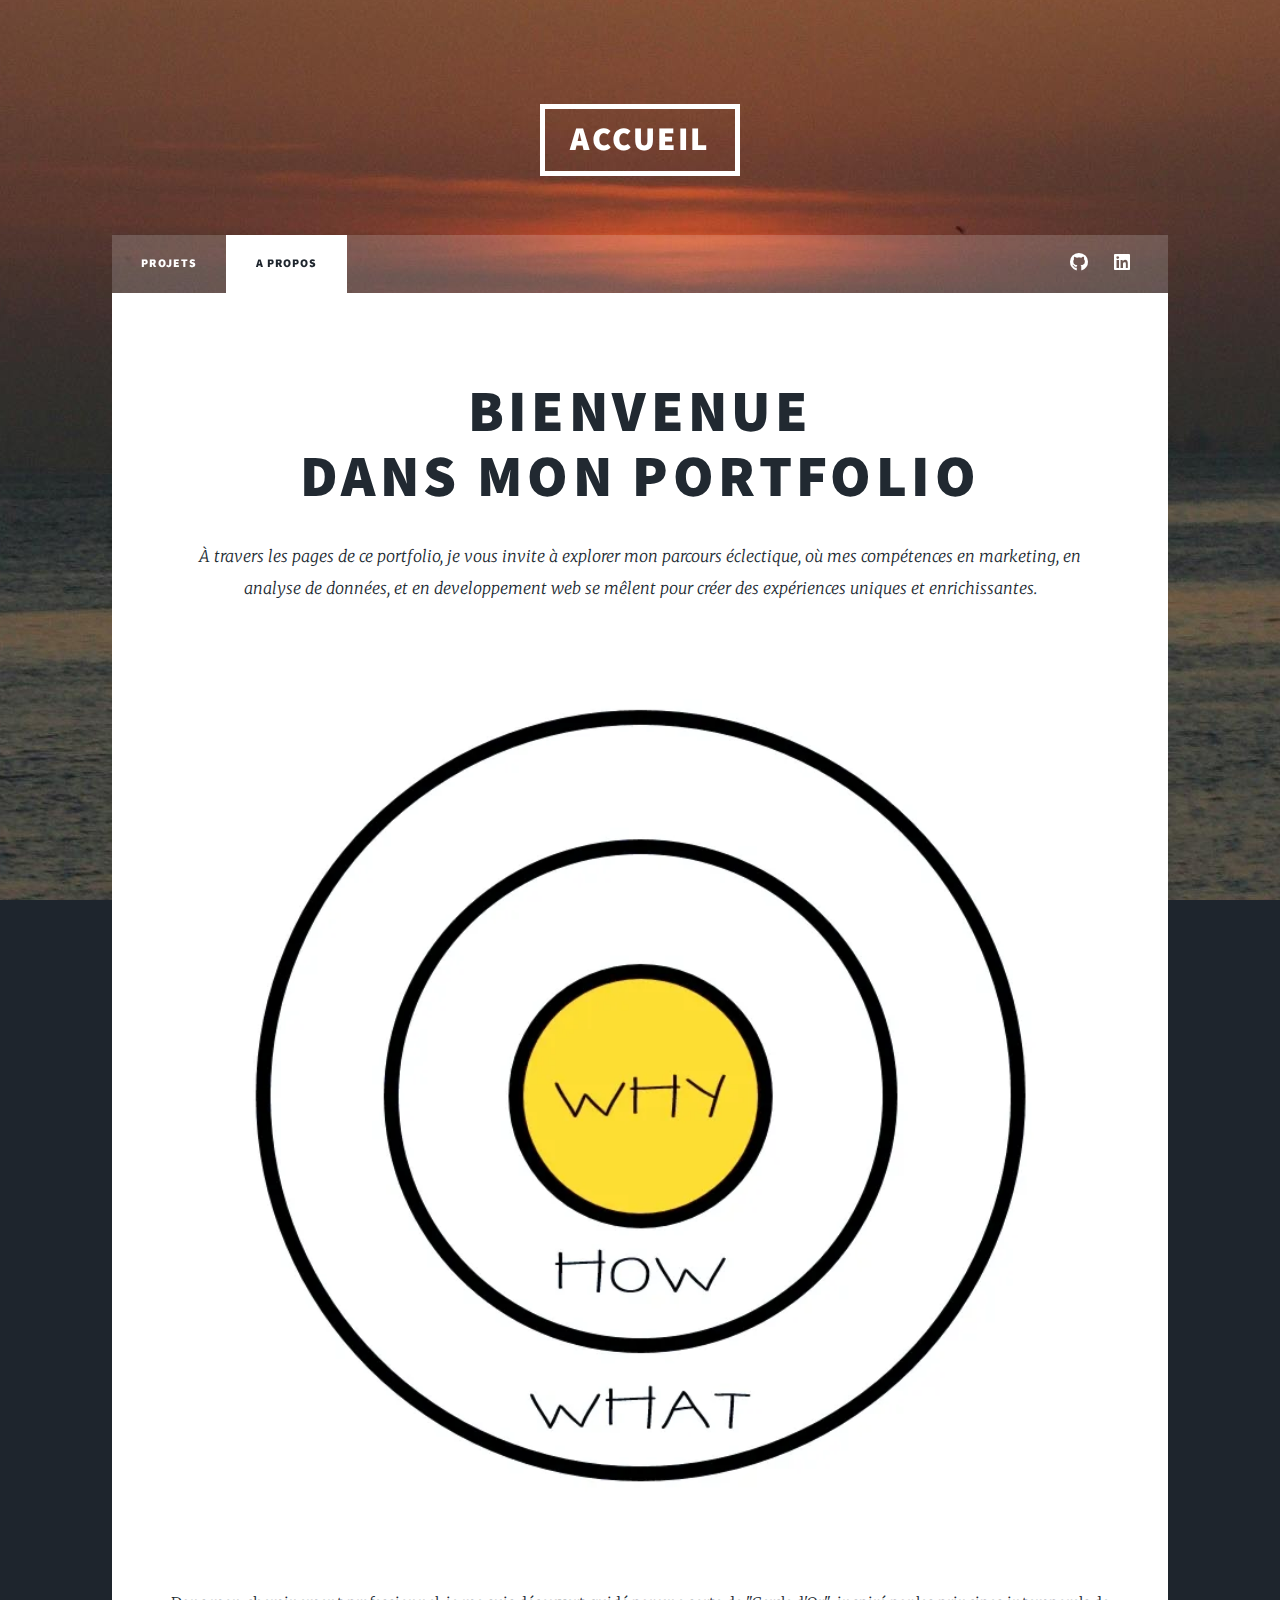
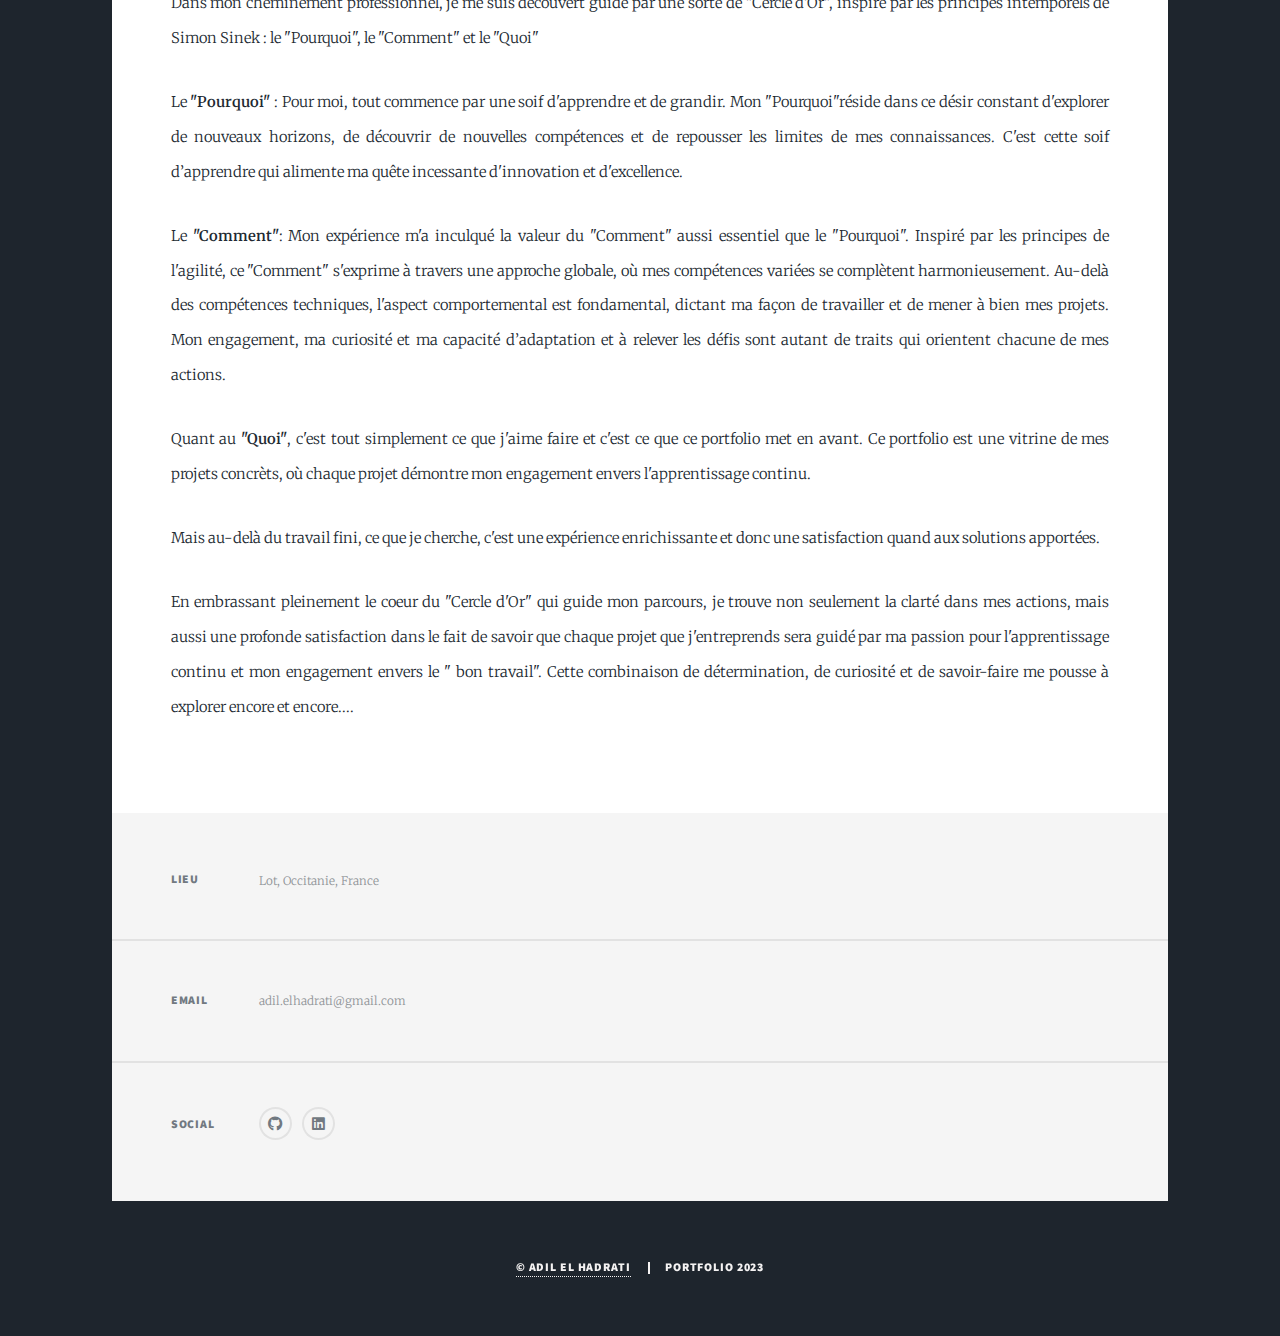
==== about.html @ fea28abd "Add files via upload" ====
<!DOCTYPE HTML>
<!--
	Portfolio Adil EL  HADRATI, curieux et autodidacte! 
-->
<html>
	<head>
		<title>A propos</title>
		<meta charset="utf-8" />
		<meta name="viewport" content="width=device-width, initial-scale=1, user-scalable=no" />
		<link rel="stylesheet" href="assets/css/main.css" />
		<noscript><link rel="stylesheet" href="assets/css/noscript.css" /></noscript>
	</head>
	<body class="is-preload">

		<!-- Wrapper -->
			<div id="wrapper">

				<!-- Header -->
					<header id="header">
						<a href="index.html" class="logo">Accueil</a>
					</header>

				<!-- Nav -->
					<nav id="nav">
						<ul class="links">
							<li><a href="index.html">Projets</a></li>
							<li class="active"><a href="about.html">A propos</a></li>
						</ul>
						<ul class="icons">
							<!-- <li><a href="#" class="icon brands fa-twitter"><span class="label">Twitter</span></a></li>
							<li><a href="#" class="icon brands fa-facebook-f"><span class="label">Facebook</span></a></li>
							<li><a href="#" class="icon brands fa-instagram"><span class="label">Instagram</span></a></li> -->
							<li><a href="https://github.com/AdilKet" class="icon brands fa-github" target="_blank"><span class="label">GitHub</span></a></li>
							<li><a href="https://www.linkedin.com/in/adil-elhad/" class="icon brands fa-linkedin"><span class="label">LinkedIn</span></a></li>
						</ul>
					</nav>

				<!-- Main -->
					<div id="main">

						<!-- Post -->
							<section class="post">
								<header class="major">
									<!-- <span class="date">Septembre 2023</span> -->
									<h1>Bienvenue<br />dans mon portfolio</h1> <!--ajouter un extrait du bilan de competence dans cette page-->
									<p>À travers les pages de ce portfolio, je vous invite à explorer mon parcours éclectique, 
									   où mes compétences en marketing, en analyse de données, 
									   et en developpement web se mêlent pour créer des expériences uniques et enrichissantes.
									</p>
								</header>
								<div class="image main"><img src="images/TheGoldenCircle.webp" alt="TheGoldenCircle" /></div>
								<!-- <P style="color:blue; font-size: 14px;"> Le cerle d'or de Simon Sinek</P> -->
								<p>Dans mon cheminement professionnel, je me suis découvert guidé par une sorte de "Cercle d'Or", inspiré par les principes intemporels de Simon Sinek : le "Pourquoi", le "Comment" et le "Quoi" </p>
								<p>Le <b>"Pourquoi"</b> : Pour moi, tout commence par une soif d'apprendre et de grandir. Mon "Pourquoi"réside dans ce désir constant d'explorer de nouveaux horizons, de découvrir de nouvelles compétences et de repousser les limites de mes connaissances. C'est cette soif d’apprendre qui alimente ma quête incessante d'innovation et d'excellence.</p>
							    <p>Le <b>"Comment"</b>: Mon expérience m'a inculqué la valeur du "Comment" aussi essentiel que le "Pourquoi". Inspiré par les principes de l'agilité, ce "Comment" s'exprime à travers une approche globale, où mes compétences variées se complètent harmonieusement. Au-delà des compétences techniques, l'aspect comportemental est fondamental, dictant ma façon de travailler et de mener à bien mes projets. Mon engagement, ma curiosité et ma capacité d’adaptation et à relever les défis sont autant de traits qui orientent chacune de mes actions.</p>
								<p>Quant au <b>"Quoi"</b>, c'est tout simplement ce que j'aime faire et c'est ce que ce portfolio met en avant. Ce portfolio est une vitrine de mes projets concrèts, où chaque projet démontre mon engagement envers l'apprentissage continu.</p>
								<p>Mais au-delà du travail fini, ce que je cherche, c'est une expérience enrichissante et donc une satisfaction quand aux solutions apportées.</p>
								<p>En embrassant pleinement le coeur du "Cercle d'Or" qui guide mon parcours, je trouve non seulement la clarté dans mes actions, mais aussi une profonde satisfaction dans le fait de savoir que chaque projet que j'entreprends sera guidé par ma passion pour l'apprentissage continu et mon engagement envers le " bon travail". Cette combinaison de détermination, de curiosité et de savoir-faire me pousse à explorer encore et encore....</p>
							</section>

					</div>

				<!-- Footer -->
					<footer id="footer">
						<!-- <section>
							<form method="post" action="#">
								<div class="fields">
									<div class="field">
										<label for="name">Name</label>
										<input type="text" name="name" id="name" />
									</div>
									<div class="field">
										<label for="email">Email</label>
										<input type="text" name="email" id="email" />
									</div>
									<div class="field">
										<label for="message">Message</label>
										<textarea name="message" id="message" rows="3"></textarea>
									</div>
								</div>
								<ul class="actions">
									<li><input type="submit" value="Send Message" /></li>
								</ul>
							</form>
						</section> -->
						<section class="split contact">
							<section class="alt">
								<h3>Lieu</h3>
								<p>Lot, Occitanie, France</p>
							</section>
							<!-- <section>
								<h3>Phone</h3>
								<p><a href="#">06</a></p>
							</section> -->
							<section>
								<h3>Email</h3>
								<p>adil.elhadrati@gmail.com</p> <!--href="mailto:adil.elhadrati@mail.com" -->
							</section>
							<section>
								<h3>Social</h3>
								<ul class="icons alt">
									<!-- <li><a href="#" class="icon brands alt fa-twitter"><span class="label">Twitter</span></a></li>
									<li><a href="#" class="icon brands alt fa-facebook-f"><span class="label">Facebook</span></a></li> -->
									<li><a href="https://github.com/AdilKet" class="icon brands fa-github" target="_blank"><span class="label">GitHub</span></a></li>
							        <li><a href="https://www.linkedin.com/in/adil-elhad/" class="icon brands fa-linkedin" target="_blank"><span class="label">LinkedIn</span></a></li>
								</ul>
							</section>
						</section>
						</section>
					</footer>

				<!-- Copyright -->
					<div id="copyright">
						<ul>
							<li><a href="https://www.linkedin.com/in/adil-elhad/">&copy; Adil EL HADRATI </a></li>
							<li>Portfolio 2023</li>
						</ul>
					</div>

			</div>

		<!-- Scripts -->
			<script src="assets/js/jquery.min.js"></script>
			<script src="assets/js/jquery.scrollex.min.js"></script>
			<script src="assets/js/jquery.scrolly.min.js"></script>
			<script src="assets/js/browser.min.js"></script>
			<script src="assets/js/breakpoints.min.js"></script>
			<script src="assets/js/util.js"></script>
			<script src="assets/js/main.js"></script>

	</body>
</html>
---- assets/css/main.css ----
@import url(fontawesome-all.min.css);
@import url("https://fonts.googleapis.com/css?family=Merriweather:300,700,300italic,700italic|Source+Sans+Pro:900");


html, body, div, span, applet, object,
iframe, h1, h2, h3, h4, h5, h6, p, blockquote,
pre, a, abbr, acronym, address, big, cite,
code, del, dfn, em, img, ins, kbd, q, s, samp,
small, strike, strong, sub, sup, tt, var, b,
u, i, center, dl, dt, dd, ol, ul, li, fieldset,
form, label, legend, table, caption, tbody,
tfoot, thead, tr, th, td, article, aside,
canvas, details, embed, figure, figcaption,
footer, header, hgroup, menu, nav, output, ruby,
section, summary, time, mark, audio, video {
	margin: 0;
	padding: 0;
	border: 0;
	font-size: 100%;
	font: inherit;
	vertical-align: baseline;}

article, aside, details, figcaption, figure,
footer, header, hgroup, menu, nav, section {
	display: block;}

body {
	line-height: 1;
}

ol, ul {
	list-style: none;
}

blockquote, q {
	quotes: none;
}

	blockquote:before, blockquote:after, q:before, q:after {
		content: '';
		content: none;
	}

table {
	border-collapse: collapse;
	border-spacing: 0;
}

body {
	-webkit-text-size-adjust: none;
}

mark {
	background-color: transparent;
	color: inherit;
}

input::-moz-focus-inner {
	border: 0;
	padding: 0;
}

input, select, textarea {
	-moz-appearance: none;
	-webkit-appearance: none;
	-ms-appearance: none;
	appearance: none;
}

/* Basic */

	@-ms-viewport {
		width: device-width;
	}

	body {
		-ms-overflow-style: scrollbar;
	}

	@media screen and (max-width: 480px) {

		html, body {
			min-width: 320px;
		}

	}

	html {
		box-sizing: border-box;
	}

	*, *:before, *:after {
		box-sizing: inherit;
	}

	body {
		background-color: #1e252d;
	}

		body.is-preload *, body.is-preload *:before, body.is-preload *:after {
			-moz-animation: none !important;
			-webkit-animation: none !important;
			-ms-animation: none !important;
			animation: none !important;
			-moz-transition: none !important;
			-webkit-transition: none !important;
			-ms-transition: none !important;
			transition: none !important;
		}

/* Type */

	html {
		font-size: 16pt;
	}

		@media screen and (max-width: 1680px) {

			html {
				font-size: 12pt;
			}

		}

		@media screen and (max-width: 1280px) {

			html {
				font-size: 11pt;
			}

		}

		@media screen and (max-width: 360px) {

			html {
				font-size: 10pt;
			}

		}

	body {
		color: #212931;
	}

	body, input, select, textarea {
		font-family: "Merriweather", Georgia, serif;
		font-weight: 300;
		font-size: 1rem;
		line-height: 2.375;
	}

	a {
		-moz-transition: color 0.2s ease-in-out, background-color 0.2s ease-in-out, border-color 0.2s ease-in-out, box-shadow 0.2s ease-in-out;
		-webkit-transition: color 0.2s ease-in-out, background-color 0.2s ease-in-out, border-color 0.2s ease-in-out, box-shadow 0.2s ease-in-out;
		-ms-transition: color 0.2s ease-in-out, background-color 0.2s ease-in-out, border-color 0.2s ease-in-out, box-shadow 0.2s ease-in-out;
		transition: color 0.2s ease-in-out, background-color 0.2s ease-in-out, border-color 0.2s ease-in-out, box-shadow 0.2s ease-in-out;
		border-bottom: dotted 1px;
		text-decoration: none;
	}

		a:hover {
			border-bottom-color: transparent;
		}

	strong, b {
		font-weight: 600;
	}

	em, i {
		font-style: italic;
	}

	p {
		text-align: justify;
		margin: 0 0 2rem 0;
	}

	h1, h2, h3, h4, h5, h6 {
		font-family: "Source Sans Pro", Helvetica, sans-serif;
		font-weight: 900;
		line-height: 1.5;
		letter-spacing: 0.075em;
		text-transform: uppercase;
		margin: 0 0 1rem 0;
	}

		h1 a, h2 a, h3 a, h4 a, h5 a, h6 a {
			border-bottom: 0;
			color: inherit;
			text-decoration: none;
		}

	h1 {
		font-size: 4rem;
		line-height: 1.1;
		margin: 0 0 2rem 0;
	}

	h2 {
		font-size: 1.75rem;
		line-height: 1.3;
		margin: 0 0 1.5rem 0;
	}

	h3 {
		font-size: 1.25rem;
		margin: 0 0 1.5rem 0;
	}

	h4 {
		font-size: 1rem;
	}

	h5 {
		font-size: 0.9rem;
	}

	h6 {
		font-size: 0.8rem;
	}

	sub {
		font-size: 0.8rem;
		position: relative;
		top: 0.5rem;
	}

	sup {
		font-size: 0.8rem;
		position: relative;
		top: -0.5rem;
	}

	blockquote {
		border-left: solid 4px;
		font-style: italic;
		margin: 0 0 2rem 0;
		padding: 0.5rem 0 0.5rem 2rem;
	}

	code {
		border: solid 2px;
		font-family: "Courier New", monospace;
		font-size: 0.9rem;
		margin: 0 0.25rem;
		padding: 0.25rem 0.65rem;
	}

	pre {
		-webkit-overflow-scrolling: touch;
		font-family: "Courier New", monospace;
		font-size: 0.9rem;
		margin: 0 0 2rem 0;
	}

		pre code {
			display: block;
			line-height: 1.75;
			padding: 1rem 1.5rem;
			overflow-x: auto;
		}

	hr {
		border: 0;
		border-bottom: solid 2px;
		margin: 3rem 0;
	}

		hr.major {
			margin: 5rem 0;
		}

	.align-left {
		text-align: left;
	}

	.align-center {
		text-align: center;
	}

	.align-right {
		text-align: right;
	}

	input, select, textarea {
		color: #212931;
	}

	a {
		color: #212931;
		border-bottom-color: rgba(33, 41, 49, 0.5);
	}

		a:hover {
			border-bottom-color: transparent;
			color: #18bfef !important;
		}

	strong, b {
		color: #212931;
	}

	h1, h2, h3, h4, h5, h6 {
		color: #212931;
	}

	blockquote {
		border-left-color: #eeeeee;
	}

	code {
		background: rgba(220, 220, 220, 0.25);
		border-color: #eeeeee;
	}

	hr {
		border-bottom-color: #eeeeee;
	}

/* Row */

	.row {
		display: flex;
		flex-wrap: wrap;
		box-sizing: border-box;
		align-items: stretch;
	}

		.row > * {
			box-sizing: border-box;
		}

		.row.gtr-uniform > * > :last-child {
			margin-bottom: 0;
		}

		.row.aln-left {
			justify-content: flex-start;
		}

		.row.aln-center {
			justify-content: center;
		}

		.row.aln-right {
			justify-content: flex-end;
		}

		.row.aln-top {
			align-items: flex-start;
		}

		.row.aln-middle {
			align-items: center;
		}

		.row.aln-bottom {
			align-items: flex-end;
		}

		.row > .imp {
			order: -1;
		}

		.row > .col-1 {
			width: 8.33333%;
		}

		.row > .off-1 {
			margin-left: 8.33333%;
		}

		.row > .col-2 {
			width: 16.66667%;
		}

		.row > .off-2 {
			margin-left: 16.66667%;
		}

		.row > .col-3 {
			width: 25%;
		}

		.row > .off-3 {
			margin-left: 25%;
		}

		.row > .col-4 {
			width: 33.33333%;
		}

		.row > .off-4 {
			margin-left: 33.33333%;
		}

		.row > .col-5 {
			width: 41.66667%;
		}

		.row > .off-5 {
			margin-left: 41.66667%;
		}

		.row > .col-6 {
			width: 50%;
		}

		.row > .off-6 {
			margin-left: 50%;
		}

		.row > .col-7 {
			width: 58.33333%;
		}

		.row > .off-7 {
			margin-left: 58.33333%;
		}

		.row > .col-8 {
			width: 66.66667%;
		}

		.row > .off-8 {
			margin-left: 66.66667%;
		}

		.row > .col-9 {
			width: 75%;
		}

		.row > .off-9 {
			margin-left: 75%;
		}

		.row > .col-10 {
			width: 83.33333%;
		}

		.row > .off-10 {
			margin-left: 83.33333%;
		}

		.row > .col-11 {
			width: 91.66667%;
		}

		.row > .off-11 {
			margin-left: 91.66667%;
		}

		.row > .col-12 {
			width: 100%;
		}

		.row > .off-12 {
			margin-left: 100%;
		}

		.row.gtr-0 {
			margin-top: 0;
			margin-left: 0rem;
		}

			.row.gtr-0 > * {
				padding: 0 0 0 0rem;
			}

			.row.gtr-0.gtr-uniform {
				margin-top: 0rem;
			}

				.row.gtr-0.gtr-uniform > * {
					padding-top: 0rem;
				}

		.row.gtr-25 {
			margin-top: 0;
			margin-left: -0.375rem;
		}

			.row.gtr-25 > * {
				padding: 0 0 0 0.375rem;
			}

			.row.gtr-25.gtr-uniform {
				margin-top: -0.375rem;
			}

				.row.gtr-25.gtr-uniform > * {
					padding-top: 0.375rem;
				}

		.row.gtr-50 {
			margin-top: 0;
			margin-left: -0.75rem;
		}

			.row.gtr-50 > * {
				padding: 0 0 0 0.75rem;
			}

			.row.gtr-50.gtr-uniform {
				margin-top: -0.75rem;
			}

				.row.gtr-50.gtr-uniform > * {
					padding-top: 0.75rem;
				}

		.row {
			margin-top: 0;
			margin-left: -1.5rem;
		}

			.row > * {
				padding: 0 0 0 1.5rem;
			}

			.row.gtr-uniform {
				margin-top: -1.5rem;
			}

				.row.gtr-uniform > * {
					padding-top: 1.5rem;
				}

		.row.gtr-150 {
			margin-top: 0;
			margin-left: -2.25rem;
		}

			.row.gtr-150 > * {
				padding: 0 0 0 2.25rem;
			}

			.row.gtr-150.gtr-uniform {
				margin-top: -2.25rem;
			}

				.row.gtr-150.gtr-uniform > * {
					padding-top: 2.25rem;
				}

		.row.gtr-200 {
			margin-top: 0;
			margin-left: -3rem;
		}

			.row.gtr-200 > * {
				padding: 0 0 0 3rem;
			}

			.row.gtr-200.gtr-uniform {
				margin-top: -3rem;
			}

				.row.gtr-200.gtr-uniform > * {
					padding-top: 3rem;
				}

		@media screen and (max-width: 1680px) {

			.row {
				display: flex;
				flex-wrap: wrap;
				box-sizing: border-box;
				align-items: stretch;
			}

				.row > * {
					box-sizing: border-box;
				}

				.row.gtr-uniform > * > :last-child {
					margin-bottom: 0;
				}

				.row.aln-left {
					justify-content: flex-start;
				}

				.row.aln-center {
					justify-content: center;
				}

				.row.aln-right {
					justify-content: flex-end;
				}

				.row.aln-top {
					align-items: flex-start;
				}

				.row.aln-middle {
					align-items: center;
				}

				.row.aln-bottom {
					align-items: flex-end;
				}

				.row > .imp-xlarge {
					order: -1;
				}

				.row > .col-1-xlarge {
					width: 8.33333%;
				}

				.row > .off-1-xlarge {
					margin-left: 8.33333%;
				}

				.row > .col-2-xlarge {
					width: 16.66667%;
				}

				.row > .off-2-xlarge {
					margin-left: 16.66667%;
				}

				.row > .col-3-xlarge {
					width: 25%;
				}

				.row > .off-3-xlarge {
					margin-left: 25%;
				}

				.row > .col-4-xlarge {
					width: 33.33333%;
				}

				.row > .off-4-xlarge {
					margin-left: 33.33333%;
				}

				.row > .col-5-xlarge {
					width: 41.66667%;
				}

				.row > .off-5-xlarge {
					margin-left: 41.66667%;
				}

				.row > .col-6-xlarge {
					width: 50%;
				}

				.row > .off-6-xlarge {
					margin-left: 50%;
				}

				.row > .col-7-xlarge {
					width: 58.33333%;
				}

				.row > .off-7-xlarge {
					margin-left: 58.33333%;
				}

				.row > .col-8-xlarge {
					width: 66.66667%;
				}

				.row > .off-8-xlarge {
					margin-left: 66.66667%;
				}

				.row > .col-9-xlarge {
					width: 75%;
				}

				.row > .off-9-xlarge {
					margin-left: 75%;
				}

				.row > .col-10-xlarge {
					width: 83.33333%;
				}

				.row > .off-10-xlarge {
					margin-left: 83.33333%;
				}

				.row > .col-11-xlarge {
					width: 91.66667%;
				}

				.row > .off-11-xlarge {
					margin-left: 91.66667%;
				}

				.row > .col-12-xlarge {
					width: 100%;
				}

				.row > .off-12-xlarge {
					margin-left: 100%;
				}

				.row.gtr-0 {
					margin-top: 0;
					margin-left: 0rem;
				}

					.row.gtr-0 > * {
						padding: 0 0 0 0rem;
					}

					.row.gtr-0.gtr-uniform {
						margin-top: 0rem;
					}

						.row.gtr-0.gtr-uniform > * {
							padding-top: 0rem;
						}

				.row.gtr-25 {
					margin-top: 0;
					margin-left: -0.375rem;
				}

					.row.gtr-25 > * {
						padding: 0 0 0 0.375rem;
					}

					.row.gtr-25.gtr-uniform {
						margin-top: -0.375rem;
					}

						.row.gtr-25.gtr-uniform > * {
							padding-top: 0.375rem;
						}

				.row.gtr-50 {
					margin-top: 0;
					margin-left: -0.75rem;
				}

					.row.gtr-50 > * {
						padding: 0 0 0 0.75rem;
					}

					.row.gtr-50.gtr-uniform {
						margin-top: -0.75rem;
					}

						.row.gtr-50.gtr-uniform > * {
							padding-top: 0.75rem;
						}

				.row {
					margin-top: 0;
					margin-left: -1.5rem;
				}

					.row > * {
						padding: 0 0 0 1.5rem;
					}

					.row.gtr-uniform {
						margin-top: -1.5rem;
					}

						.row.gtr-uniform > * {
							padding-top: 1.5rem;
						}

				.row.gtr-150 {
					margin-top: 0;
					margin-left: -2.25rem;
				}

					.row.gtr-150 > * {
						padding: 0 0 0 2.25rem;
					}

					.row.gtr-150.gtr-uniform {
						margin-top: -2.25rem;
					}

						.row.gtr-150.gtr-uniform > * {
							padding-top: 2.25rem;
						}

				.row.gtr-200 {
					margin-top: 0;
					margin-left: -3rem;
				}

					.row.gtr-200 > * {
						padding: 0 0 0 3rem;
					}

					.row.gtr-200.gtr-uniform {
						margin-top: -3rem;
					}

						.row.gtr-200.gtr-uniform > * {
							padding-top: 3rem;
						}

		}

		@media screen and (max-width: 1280px) {

			.row {
				display: flex;
				flex-wrap: wrap;
				box-sizing: border-box;
				align-items: stretch;
			}

				.row > * {
					box-sizing: border-box;
				}

				.row.gtr-uniform > * > :last-child {
					margin-bottom: 0;
				}

				.row.aln-left {
					justify-content: flex-start;
				}

				.row.aln-center {
					justify-content: center;
				}

				.row.aln-right {
					justify-content: flex-end;
				}

				.row.aln-top {
					align-items: flex-start;
				}

				.row.aln-middle {
					align-items: center;
				}

				.row.aln-bottom {
					align-items: flex-end;
				}

				.row > .imp-large {
					order: -1;
				}

				.row > .col-1-large {
					width: 8.33333%;
				}

				.row > .off-1-large {
					margin-left: 8.33333%;
				}

				.row > .col-2-large {
					width: 16.66667%;
				}

				.row > .off-2-large {
					margin-left: 16.66667%;
				}

				.row > .col-3-large {
					width: 25%;
				}

				.row > .off-3-large {
					margin-left: 25%;
				}

				.row > .col-4-large {
					width: 33.33333%;
				}

				.row > .off-4-large {
					margin-left: 33.33333%;
				}

				.row > .col-5-large {
					width: 41.66667%;
				}

				.row > .off-5-large {
					margin-left: 41.66667%;
				}

				.row > .col-6-large {
					width: 50%;
				}

				.row > .off-6-large {
					margin-left: 50%;
				}

				.row > .col-7-large {
					width: 58.33333%;
				}

				.row > .off-7-large {
					margin-left: 58.33333%;
				}

				.row > .col-8-large {
					width: 66.66667%;
				}

				.row > .off-8-large {
					margin-left: 66.66667%;
				}

				.row > .col-9-large {
					width: 75%;
				}

				.row > .off-9-large {
					margin-left: 75%;
				}

				.row > .col-10-large {
					width: 83.33333%;
				}

				.row > .off-10-large {
					margin-left: 83.33333%;
				}

				.row > .col-11-large {
					width: 91.66667%;
				}

				.row > .off-11-large {
					margin-left: 91.66667%;
				}

				.row > .col-12-large {
					width: 100%;
				}

				.row > .off-12-large {
					margin-left: 100%;
				}

				.row.gtr-0 {
					margin-top: 0;
					margin-left: 0rem;
				}

					.row.gtr-0 > * {
						padding: 0 0 0 0rem;
					}

					.row.gtr-0.gtr-uniform {
						margin-top: 0rem;
					}

						.row.gtr-0.gtr-uniform > * {
							padding-top: 0rem;
						}

				.row.gtr-25 {
					margin-top: 0;
					margin-left: -0.375rem;
				}

					.row.gtr-25 > * {
						padding: 0 0 0 0.375rem;
					}

					.row.gtr-25.gtr-uniform {
						margin-top: -0.375rem;
					}

						.row.gtr-25.gtr-uniform > * {
							padding-top: 0.375rem;
						}

				.row.gtr-50 {
					margin-top: 0;
					margin-left: -0.75rem;
				}

					.row.gtr-50 > * {
						padding: 0 0 0 0.75rem;
					}

					.row.gtr-50.gtr-uniform {
						margin-top: -0.75rem;
					}

						.row.gtr-50.gtr-uniform > * {
							padding-top: 0.75rem;
						}

				.row {
					margin-top: 0;
					margin-left: -1.5rem;
				}

					.row > * {
						padding: 0 0 0 1.5rem;
					}

					.row.gtr-uniform {
						margin-top: -1.5rem;
					}

						.row.gtr-uniform > * {
							padding-top: 1.5rem;
						}

				.row.gtr-150 {
					margin-top: 0;
					margin-left: -2.25rem;
				}

					.row.gtr-150 > * {
						padding: 0 0 0 2.25rem;
					}

					.row.gtr-150.gtr-uniform {
						margin-top: -2.25rem;
					}

						.row.gtr-150.gtr-uniform > * {
							padding-top: 2.25rem;
						}

				.row.gtr-200 {
					margin-top: 0;
					margin-left: -3rem;
				}

					.row.gtr-200 > * {
						padding: 0 0 0 3rem;
					}

					.row.gtr-200.gtr-uniform {
						margin-top: -3rem;
					}

						.row.gtr-200.gtr-uniform > * {
							padding-top: 3rem;
						}

		}

		@media screen and (max-width: 980px) {

			.row {
				display: flex;
				flex-wrap: wrap;
				box-sizing: border-box;
				align-items: stretch;
			}

				.row > * {
					box-sizing: border-box;
				}

				.row.gtr-uniform > * > :last-child {
					margin-bottom: 0;
				}

				.row.aln-left {
					justify-content: flex-start;
				}

				.row.aln-center {
					justify-content: center;
				}

				.row.aln-right {
					justify-content: flex-end;
				}

				.row.aln-top {
					align-items: flex-start;
				}

				.row.aln-middle {
					align-items: center;
				}

				.row.aln-bottom {
					align-items: flex-end;
				}

				.row > .imp-medium {
					order: -1;
				}

				.row > .col-1-medium {
					width: 8.33333%;
				}

				.row > .off-1-medium {
					margin-left: 8.33333%;
				}

				.row > .col-2-medium {
					width: 16.66667%;
				}

				.row > .off-2-medium {
					margin-left: 16.66667%;
				}

				.row > .col-3-medium {
					width: 25%;
				}

				.row > .off-3-medium {
					margin-left: 25%;
				}

				.row > .col-4-medium {
					width: 33.33333%;
				}

				.row > .off-4-medium {
					margin-left: 33.33333%;
				}

				.row > .col-5-medium {
					width: 41.66667%;
				}

				.row > .off-5-medium {
					margin-left: 41.66667%;
				}

				.row > .col-6-medium {
					width: 50%;
				}

				.row > .off-6-medium {
					margin-left: 50%;
				}

				.row > .col-7-medium {
					width: 58.33333%;
				}

				.row > .off-7-medium {
					margin-left: 58.33333%;
				}

				.row > .col-8-medium {
					width: 66.66667%;
				}

				.row > .off-8-medium {
					margin-left: 66.66667%;
				}

				.row > .col-9-medium {
					width: 75%;
				}

				.row > .off-9-medium {
					margin-left: 75%;
				}

				.row > .col-10-medium {
					width: 83.33333%;
				}

				.row > .off-10-medium {
					margin-left: 83.33333%;
				}

				.row > .col-11-medium {
					width: 91.66667%;
				}

				.row > .off-11-medium {
					margin-left: 91.66667%;
				}

				.row > .col-12-medium {
					width: 100%;
				}

				.row > .off-12-medium {
					margin-left: 100%;
				}

				.row.gtr-0 {
					margin-top: 0;
					margin-left: 0rem;
				}

					.row.gtr-0 > * {
						padding: 0 0 0 0rem;
					}

					.row.gtr-0.gtr-uniform {
						margin-top: 0rem;
					}

						.row.gtr-0.gtr-uniform > * {
							padding-top: 0rem;
						}

				.row.gtr-25 {
					margin-top: 0;
					margin-left: -0.375rem;
				}

					.row.gtr-25 > * {
						padding: 0 0 0 0.375rem;
					}

					.row.gtr-25.gtr-uniform {
						margin-top: -0.375rem;
					}

						.row.gtr-25.gtr-uniform > * {
							padding-top: 0.375rem;
						}

				.row.gtr-50 {
					margin-top: 0;
					margin-left: -0.75rem;
				}

					.row.gtr-50 > * {
						padding: 0 0 0 0.75rem;
					}

					.row.gtr-50.gtr-uniform {
						margin-top: -0.75rem;
					}

						.row.gtr-50.gtr-uniform > * {
							padding-top: 0.75rem;
						}

				.row {
					margin-top: 0;
					margin-left: -1.5rem;
				}

					.row > * {
						padding: 0 0 0 1.5rem;
					}

					.row.gtr-uniform {
						margin-top: -1.5rem;
					}

						.row.gtr-uniform > * {
							padding-top: 1.5rem;
						}

				.row.gtr-150 {
					margin-top: 0;
					margin-left: -2.25rem;
				}

					.row.gtr-150 > * {
						padding: 0 0 0 2.25rem;
					}

					.row.gtr-150.gtr-uniform {
						margin-top: -2.25rem;
					}

						.row.gtr-150.gtr-uniform > * {
							padding-top: 2.25rem;
						}

				.row.gtr-200 {
					margin-top: 0;
					margin-left: -3rem;
				}

					.row.gtr-200 > * {
						padding: 0 0 0 3rem;
					}

					.row.gtr-200.gtr-uniform {
						margin-top: -3rem;
					}

						.row.gtr-200.gtr-uniform > * {
							padding-top: 3rem;
						}

		}

		@media screen and (max-width: 736px) {

			.row {
				display: flex;
				flex-wrap: wrap;
				box-sizing: border-box;
				align-items: stretch;
			}

				.row > * {
					box-sizing: border-box;
				}

				.row.gtr-uniform > * > :last-child {
					margin-bottom: 0;
				}

				.row.aln-left {
					justify-content: flex-start;
				}

				.row.aln-center {
					justify-content: center;
				}

				.row.aln-right {
					justify-content: flex-end;
				}

				.row.aln-top {
					align-items: flex-start;
				}

				.row.aln-middle {
					align-items: center;
				}

				.row.aln-bottom {
					align-items: flex-end;
				}

				.row > .imp-small {
					order: -1;
				}

				.row > .col-1-small {
					width: 8.33333%;
				}

				.row > .off-1-small {
					margin-left: 8.33333%;
				}

				.row > .col-2-small {
					width: 16.66667%;
				}

				.row > .off-2-small {
					margin-left: 16.66667%;
				}

				.row > .col-3-small {
					width: 25%;
				}

				.row > .off-3-small {
					margin-left: 25%;
				}

				.row > .col-4-small {
					width: 33.33333%;
				}

				.row > .off-4-small {
					margin-left: 33.33333%;
				}

				.row > .col-5-small {
					width: 41.66667%;
				}

				.row > .off-5-small {
					margin-left: 41.66667%;
				}

				.row > .col-6-small {
					width: 50%;
				}

				.row > .off-6-small {
					margin-left: 50%;
				}

				.row > .col-7-small {
					width: 58.33333%;
				}

				.row > .off-7-small {
					margin-left: 58.33333%;
				}

				.row > .col-8-small {
					width: 66.66667%;
				}

				.row > .off-8-small {
					margin-left: 66.66667%;
				}

				.row > .col-9-small {
					width: 75%;
				}

				.row > .off-9-small {
					margin-left: 75%;
				}

				.row > .col-10-small {
					width: 83.33333%;
				}

				.row > .off-10-small {
					margin-left: 83.33333%;
				}

				.row > .col-11-small {
					width: 91.66667%;
				}

				.row > .off-11-small {
					margin-left: 91.66667%;
				}

				.row > .col-12-small {
					width: 100%;
				}

				.row > .off-12-small {
					margin-left: 100%;
				}

				.row.gtr-0 {
					margin-top: 0;
					margin-left: 0rem;
				}

					.row.gtr-0 > * {
						padding: 0 0 0 0rem;
					}

					.row.gtr-0.gtr-uniform {
						margin-top: 0rem;
					}

						.row.gtr-0.gtr-uniform > * {
							padding-top: 0rem;
						}

				.row.gtr-25 {
					margin-top: 0;
					margin-left: -0.375rem;
				}

					.row.gtr-25 > * {
						padding: 0 0 0 0.375rem;
					}

					.row.gtr-25.gtr-uniform {
						margin-top: -0.375rem;
					}

						.row.gtr-25.gtr-uniform > * {
							padding-top: 0.375rem;
						}

				.row.gtr-50 {
					margin-top: 0;
					margin-left: -0.75rem;
				}

					.row.gtr-50 > * {
						padding: 0 0 0 0.75rem;
					}

					.row.gtr-50.gtr-uniform {
						margin-top: -0.75rem;
					}

						.row.gtr-50.gtr-uniform > * {
							padding-top: 0.75rem;
						}

				.row {
					margin-top: 0;
					margin-left: -1.5rem;
				}

					.row > * {
						padding: 0 0 0 1.5rem;
					}

					.row.gtr-uniform {
						margin-top: -1.5rem;
					}

						.row.gtr-uniform > * {
							padding-top: 1.5rem;
						}

				.row.gtr-150 {
					margin-top: 0;
					margin-left: -2.25rem;
				}

					.row.gtr-150 > * {
						padding: 0 0 0 2.25rem;
					}

					.row.gtr-150.gtr-uniform {
						margin-top: -2.25rem;
					}

						.row.gtr-150.gtr-uniform > * {
							padding-top: 2.25rem;
						}

				.row.gtr-200 {
					margin-top: 0;
					margin-left: -3rem;
				}

					.row.gtr-200 > * {
						padding: 0 0 0 3rem;
					}

					.row.gtr-200.gtr-uniform {
						margin-top: -3rem;
					}

						.row.gtr-200.gtr-uniform > * {
							padding-top: 3rem;
						}

		}

		@media screen and (max-width: 480px) {

			.row {
				display: flex;
				flex-wrap: wrap;
				box-sizing: border-box;
				align-items: stretch;
			}

				.row > * {
					box-sizing: border-box;
				}

				.row.gtr-uniform > * > :last-child {
					margin-bottom: 0;
				}

				.row.aln-left {
					justify-content: flex-start;
				}

				.row.aln-center {
					justify-content: center;
				}

				.row.aln-right {
					justify-content: flex-end;
				}

				.row.aln-top {
					align-items: flex-start;
				}

				.row.aln-middle {
					align-items: center;
				}

				.row.aln-bottom {
					align-items: flex-end;
				}

				.row > .imp-xsmall {
					order: -1;
				}

				.row > .col-1-xsmall {
					width: 8.33333%;
				}

				.row > .off-1-xsmall {
					margin-left: 8.33333%;
				}

				.row > .col-2-xsmall {
					width: 16.66667%;
				}

				.row > .off-2-xsmall {
					margin-left: 16.66667%;
				}

				.row > .col-3-xsmall {
					width: 25%;
				}

				.row > .off-3-xsmall {
					margin-left: 25%;
				}

				.row > .col-4-xsmall {
					width: 33.33333%;
				}

				.row > .off-4-xsmall {
					margin-left: 33.33333%;
				}

				.row > .col-5-xsmall {
					width: 41.66667%;
				}

				.row > .off-5-xsmall {
					margin-left: 41.66667%;
				}

				.row > .col-6-xsmall {
					width: 50%;
				}

				.row > .off-6-xsmall {
					margin-left: 50%;
				}

				.row > .col-7-xsmall {
					width: 58.33333%;
				}

				.row > .off-7-xsmall {
					margin-left: 58.33333%;
				}

				.row > .col-8-xsmall {
					width: 66.66667%;
				}

				.row > .off-8-xsmall {
					margin-left: 66.66667%;
				}

				.row > .col-9-xsmall {
					width: 75%;
				}

				.row > .off-9-xsmall {
					margin-left: 75%;
				}

				.row > .col-10-xsmall {
					width: 83.33333%;
				}

				.row > .off-10-xsmall {
					margin-left: 83.33333%;
				}

				.row > .col-11-xsmall {
					width: 91.66667%;
				}

				.row > .off-11-xsmall {
					margin-left: 91.66667%;
				}

				.row > .col-12-xsmall {
					width: 100%;
				}

				.row > .off-12-xsmall {
					margin-left: 100%;
				}

				.row.gtr-0 {
					margin-top: 0;
					margin-left: 0rem;
				}

					.row.gtr-0 > * {
						padding: 0 0 0 0rem;
					}

					.row.gtr-0.gtr-uniform {
						margin-top: 0rem;
					}

						.row.gtr-0.gtr-uniform > * {
							padding-top: 0rem;
						}

				.row.gtr-25 {
					margin-top: 0;
					margin-left: -0.375rem;
				}

					.row.gtr-25 > * {
						padding: 0 0 0 0.375rem;
					}

					.row.gtr-25.gtr-uniform {
						margin-top: -0.375rem;
					}

						.row.gtr-25.gtr-uniform > * {
							padding-top: 0.375rem;
						}

				.row.gtr-50 {
					margin-top: 0;
					margin-left: -0.75rem;
				}

					.row.gtr-50 > * {
						padding: 0 0 0 0.75rem;
					}

					.row.gtr-50.gtr-uniform {
						margin-top: -0.75rem;
					}

						.row.gtr-50.gtr-uniform > * {
							padding-top: 0.75rem;
						}

				.row {
					margin-top: 0;
					margin-left: -1.5rem;
				}

					.row > * {
						padding: 0 0 0 1.5rem;
					}

					.row.gtr-uniform {
						margin-top: -1.5rem;
					}

						.row.gtr-uniform > * {
							padding-top: 1.5rem;
						}

				.row.gtr-150 {
					margin-top: 0;
					margin-left: -2.25rem;
				}

					.row.gtr-150 > * {
						padding: 0 0 0 2.25rem;
					}

					.row.gtr-150.gtr-uniform {
						margin-top: -2.25rem;
					}

						.row.gtr-150.gtr-uniform > * {
							padding-top: 2.25rem;
						}

				.row.gtr-200 {
					margin-top: 0;
					margin-left: -3rem;
				}

					.row.gtr-200 > * {
						padding: 0 0 0 3rem;
					}

					.row.gtr-200.gtr-uniform {
						margin-top: -3rem;
					}

						.row.gtr-200.gtr-uniform > * {
							padding-top: 3rem;
						}

		}

		@media screen and (max-width: 360px) {

			.row {
				display: flex;
				flex-wrap: wrap;
				box-sizing: border-box;
				align-items: stretch;
			}

				.row > * {
					box-sizing: border-box;
				}

				.row.gtr-uniform > * > :last-child {
					margin-bottom: 0;
				}

				.row.aln-left {
					justify-content: flex-start;
				}

				.row.aln-center {
					justify-content: center;
				}

				.row.aln-right {
					justify-content: flex-end;
				}

				.row.aln-top {
					align-items: flex-start;
				}

				.row.aln-middle {
					align-items: center;
				}

				.row.aln-bottom {
					align-items: flex-end;
				}

				.row > .imp-xxsmall {
					order: -1;
				}

				.row > .col-1-xxsmall {
					width: 8.33333%;
				}

				.row > .off-1-xxsmall {
					margin-left: 8.33333%;
				}

				.row > .col-2-xxsmall {
					width: 16.66667%;
				}

				.row > .off-2-xxsmall {
					margin-left: 16.66667%;
				}

				.row > .col-3-xxsmall {
					width: 25%;
				}

				.row > .off-3-xxsmall {
					margin-left: 25%;
				}

				.row > .col-4-xxsmall {
					width: 33.33333%;
				}

				.row > .off-4-xxsmall {
					margin-left: 33.33333%;
				}

				.row > .col-5-xxsmall {
					width: 41.66667%;
				}

				.row > .off-5-xxsmall {
					margin-left: 41.66667%;
				}

				.row > .col-6-xxsmall {
					width: 50%;
				}

				.row > .off-6-xxsmall {
					margin-left: 50%;
				}

				.row > .col-7-xxsmall {
					width: 58.33333%;
				}

				.row > .off-7-xxsmall {
					margin-left: 58.33333%;
				}

				.row > .col-8-xxsmall {
					width: 66.66667%;
				}

				.row > .off-8-xxsmall {
					margin-left: 66.66667%;
				}

				.row > .col-9-xxsmall {
					width: 75%;
				}

				.row > .off-9-xxsmall {
					margin-left: 75%;
				}

				.row > .col-10-xxsmall {
					width: 83.33333%;
				}

				.row > .off-10-xxsmall {
					margin-left: 83.33333%;
				}

				.row > .col-11-xxsmall {
					width: 91.66667%;
				}

				.row > .off-11-xxsmall {
					margin-left: 91.66667%;
				}

				.row > .col-12-xxsmall {
					width: 100%;
				}

				.row > .off-12-xxsmall {
					margin-left: 100%;
				}

				.row.gtr-0 {
					margin-top: 0;
					margin-left: 0rem;
				}

					.row.gtr-0 > * {
						padding: 0 0 0 0rem;
					}

					.row.gtr-0.gtr-uniform {
						margin-top: 0rem;
					}

						.row.gtr-0.gtr-uniform > * {
							padding-top: 0rem;
						}

				.row.gtr-25 {
					margin-top: 0;
					margin-left: -0.375rem;
				}

					.row.gtr-25 > * {
						padding: 0 0 0 0.375rem;
					}

					.row.gtr-25.gtr-uniform {
						margin-top: -0.375rem;
					}

						.row.gtr-25.gtr-uniform > * {
							padding-top: 0.375rem;
						}

				.row.gtr-50 {
					margin-top: 0;
					margin-left: -0.75rem;
				}

					.row.gtr-50 > * {
						padding: 0 0 0 0.75rem;
					}

					.row.gtr-50.gtr-uniform {
						margin-top: -0.75rem;
					}

						.row.gtr-50.gtr-uniform > * {
							padding-top: 0.75rem;
						}

				.row {
					margin-top: 0;
					margin-left: -1.5rem;
				}

					.row > * {
						padding: 0 0 0 1.5rem;
					}

					.row.gtr-uniform {
						margin-top: -1.5rem;
					}

						.row.gtr-uniform > * {
							padding-top: 1.5rem;
						}

				.row.gtr-150 {
					margin-top: 0;
					margin-left: -2.25rem;
				}

					.row.gtr-150 > * {
						padding: 0 0 0 2.25rem;
					}

					.row.gtr-150.gtr-uniform {
						margin-top: -2.25rem;
					}

						.row.gtr-150.gtr-uniform > * {
							padding-top: 2.25rem;
						}

				.row.gtr-200 {
					margin-top: 0;
					margin-left: -3rem;
				}

					.row.gtr-200 > * {
						padding: 0 0 0 3rem;
					}

					.row.gtr-200.gtr-uniform {
						margin-top: -3rem;
					}

						.row.gtr-200.gtr-uniform > * {
							padding-top: 3rem;
						}

		}

/* Box */

	.box {
		border: solid 2px;
		margin-bottom: 2rem;
		padding: 1.5rem;
	}

		.box > :last-child,
		.box > :last-child > :last-child,
		.box > :last-child > :last-child > :last-child {
			margin-bottom: 0;
		}

		.box.alt {
			border: 0;
			border-radius: 0;
			padding: 0;
		}

	.box {
		border-color: #eeeeee;
	}

/* Button */

	input[type="submit"],
	input[type="reset"],
	input[type="button"],
	button,
	.button {
		-moz-appearance: none;
		-webkit-appearance: none;
		-ms-appearance: none;
		appearance: none;
		-moz-transition: background-color 0.2s ease-in-out, box-shadow 0.2s ease-in-out, color 0.2s ease-in-out;
		-webkit-transition: background-color 0.2s ease-in-out, box-shadow 0.2s ease-in-out, color 0.2s ease-in-out;
		-ms-transition: background-color 0.2s ease-in-out, box-shadow 0.2s ease-in-out, color 0.2s ease-in-out;
		transition: background-color 0.2s ease-in-out, box-shadow 0.2s ease-in-out, color 0.2s ease-in-out;
		border: 0;
		border-radius: 0;
		cursor: pointer;
		display: inline-block;
		font-family: "Source Sans Pro", Helvetica, sans-serif;
		font-size: 0.8rem;
		font-weight: 900;
		letter-spacing: 0.075em;
		height: 3rem;
		line-height: 3rem;
		padding: 0 2rem;
		text-align: center;
		text-decoration: none;
		text-transform: uppercase;
		white-space: nowrap;
	}

		input[type="submit"].icon:before,
		input[type="reset"].icon:before,
		input[type="button"].icon:before,
		button.icon:before,
		.button.icon:before {
			margin-right: 0.5rem;
		}

		input[type="submit"].icon.solo,
		input[type="reset"].icon.solo,
		input[type="button"].icon.solo,
		button.icon.solo,
		.button.icon.solo {
			position: relative;
			width: 4rem;
			height: 4rem;
			line-height: 4rem;
			border-radius: 4rem;
			text-indent: 4rem;
			overflow: hidden;
			padding: 0;
			white-space: nowrap;
		}

			input[type="submit"].icon.solo:before,
			input[type="reset"].icon.solo:before,
			input[type="button"].icon.solo:before,
			button.icon.solo:before,
			.button.icon.solo:before {
				position: absolute;
				display: block;
				top: 0;
				left: 0;
				width: inherit;
				height: inherit;
				line-height: inherit;
				font-size: 1.25rem;
				margin-right: 0;
				text-align: center;
				text-indent: 0;
			}

		input[type="submit"].fit,
		input[type="reset"].fit,
		input[type="button"].fit,
		button.fit,
		.button.fit {
			width: 100%;
		}

		input[type="submit"].small,
		input[type="reset"].small,
		input[type="button"].small,
		button.small,
		.button.small {
			font-size: 0.7rem;
			height: 2.5rem;
			line-height: 2.5rem;
			padding: 0 1.5rem;
		}

		input[type="submit"].large,
		input[type="reset"].large,
		input[type="button"].large,
		button.large,
		.button.large {
			font-size: 0.9rem;
			height: 3.5rem;
			line-height: 3.5rem;
			padding: 0 2.75rem;
		}

		@media screen and (max-width: 980px) {

			input[type="submit"],
			input[type="reset"],
			input[type="button"],
			button,
			.button {
				font-size: 0.9rem;
				height: 3.25rem;
				line-height: 3.25rem;
			}

				input[type="submit"].large,
				input[type="reset"].large,
				input[type="button"].large,
				button.large,
				.button.large {
					font-size: 1rem;
					height: 3.75rem;
					line-height: 3.75rem;
				}

		}

		input[type="submit"].disabled, input[type="submit"]:disabled,
		input[type="reset"].disabled,
		input[type="reset"]:disabled,
		input[type="button"].disabled,
		input[type="button"]:disabled,
		button.disabled,
		button:disabled,
		.button.disabled,
		.button:disabled {
			pointer-events: none;
			opacity: 0.25;
		}

	input[type="submit"],
	input[type="reset"],
	input[type="button"],
	button,
	.button {
		background-color: transparent;
		box-shadow: inset 0 0 0 2px #212931;
		color: #212931 !important;
	}

		input[type="submit"]:hover,
		input[type="reset"]:hover,
		input[type="button"]:hover,
		button:hover,
		.button:hover {
			box-shadow: inset 0 0 0 2px #18bfef;
			color: #18bfef !important;
		}

		input[type="submit"].primary,
		input[type="reset"].primary,
		input[type="button"].primary,
		button.primary,
		.button.primary {
			background-color: #212931;
			box-shadow: none;
			color: #ffffff !important;
		}

			input[type="submit"].primary:hover,
			input[type="reset"].primary:hover,
			input[type="button"].primary:hover,
			button.primary:hover,
			.button.primary:hover {
				background-color: #18bfef;
			}

/* Form */

	form {
		margin: 0 0 2rem 0;
	}

		form > :last-child {
			margin-bottom: 0;
		}

		form > .fields {
			display: -moz-flex;
			display: -webkit-flex;
			display: -ms-flex;
			display: flex;
			-moz-flex-wrap: wrap;
			-webkit-flex-wrap: wrap;
			-ms-flex-wrap: wrap;
			flex-wrap: wrap;
			width: calc(100% + 3rem);
			margin: -1.5rem 0 2rem -1.5rem;
		}

			form > .fields > .field {
				-moz-flex-grow: 0;
				-webkit-flex-grow: 0;
				-ms-flex-grow: 0;
				flex-grow: 0;
				-moz-flex-shrink: 0;
				-webkit-flex-shrink: 0;
				-ms-flex-shrink: 0;
				flex-shrink: 0;
				padding: 1.5rem 0 0 1.5rem;
				width: calc(100% - 1.5rem);
			}

				form > .fields > .field.half {
					width: calc(50% - 0.75rem);
				}

				form > .fields > .field.third {
					width: calc(100%/3 - 0.5rem);
				}

				form > .fields > .field.quarter {
					width: calc(25% - 0.375rem);
				}

		@media screen and (max-width: 480px) {

			form > .fields {
				width: calc(100% + 3rem);
				margin: -1.5rem 0 2rem -1.5rem;
			}

				form > .fields > .field {
					padding: 1.5rem 0 0 1.5rem;
					width: calc(100% - 1.5rem);
				}

					form > .fields > .field.half {
						width: calc(100% - 1.5rem);
					}

					form > .fields > .field.third {
						width: calc(100% - 1.5rem);
					}

					form > .fields > .field.quarter {
						width: calc(100% - 1.5rem);
					}

		}

	label {
		display: block;
		font-family: "Source Sans Pro", Helvetica, sans-serif;
		font-weight: 900;
		line-height: 1.5;
		letter-spacing: 0.075em;
		font-size: 0.8rem;
		text-transform: uppercase;
		margin: 0 0 0.75rem 0;
	}

		@media screen and (max-width: 980px) {

			label {
				font-size: 0.9rem;
			}

		}

	input[type="text"],
	input[type="password"],
	input[type="email"],
	select,
	textarea {
		-moz-appearance: none;
		-webkit-appearance: none;
		-ms-appearance: none;
		appearance: none;
		background: transparent;
		border-radius: 0;
		border: solid 2px;
		color: inherit;
		display: block;
		outline: 0;
		padding: 0 1rem;
		text-decoration: none;
		width: 100%;
	}

		input[type="text"]:invalid,
		input[type="password"]:invalid,
		input[type="email"]:invalid,
		select:invalid,
		textarea:invalid {
			box-shadow: none;
		}

	select {
		background-size: 1.25rem;
		background-repeat: no-repeat;
		background-position: calc(100% - 1rem) center;
		height: 3rem;
		padding-right: 3rem;
		text-overflow: ellipsis;
	}

		select:focus::-ms-value {
			background-color: transparent;
		}

		select::-ms-expand {
			display: none;
		}

	input[type="text"],
	input[type="password"],
	input[type="email"],
	select {
		height: 3rem;
	}

	textarea {
		padding: 0.75rem 1rem;
	}

	input[type="checkbox"],
	input[type="radio"] {
		-moz-appearance: none;
		-webkit-appearance: none;
		-ms-appearance: none;
		appearance: none;
		display: block;
		float: left;
		margin-right: -2rem;
		opacity: 0;
		width: 1rem;
		z-index: -1;
	}

		input[type="checkbox"] + label,
		input[type="radio"] + label {
			text-decoration: none;
			cursor: pointer;
			display: inline-block;
			font-size: 1rem;
			letter-spacing: 0;
			font-family: "Merriweather", Georgia, serif;
			text-transform: none;
			font-weight: 300;
			padding-left: 2.8rem;
			padding-right: 1rem;
			position: relative;
		}

			input[type="checkbox"] + label:before,
			input[type="radio"] + label:before {
				-moz-osx-font-smoothing: grayscale;
				-webkit-font-smoothing: antialiased;
				display: inline-block;
				font-style: normal;
				font-variant: normal;
				text-rendering: auto;
				line-height: 1;
				text-transform: none !important;
				font-family: 'Font Awesome 5 Free';
				font-weight: 900;
			}

			input[type="checkbox"] + label:before,
			input[type="radio"] + label:before {
				border-radius: 0;
				border: solid 2px;
				content: '';
				display: inline-block;
				font-size: 0.8rem;
				height: 1.8rem;
				left: 0;
				line-height: 1.65rem;
				position: absolute;
				text-align: center;
				top: -0.125rem;
				width: 1.8rem;
			}

		input[type="checkbox"]:checked + label:before,
		input[type="radio"]:checked + label:before {
			content: '\f00c';
		}

	input[type="checkbox"] + label:before {
		border-radius: 0;
	}

	input[type="radio"] + label:before {
		border-radius: 100%;
	}

	::-webkit-input-placeholder {
		opacity: 1.0;
	}

	:-moz-placeholder {
		opacity: 1.0;
	}

	::-moz-placeholder {
		opacity: 1.0;
	}

	:-ms-input-placeholder {
		opacity: 1.0;
	}

	label {
		color: #212931;
	}

	input[type="text"],
	input[type="password"],
	input[type="email"],
	select,
	textarea {
		border-color: #eeeeee;
	}

		input[type="text"]:focus,
		input[type="password"]:focus,
		input[type="email"]:focus,
		select:focus,
		textarea:focus {
			border-color: #18bfef;
		}

	select {
		background-image: url("data:image/svg+xml;charset=utf8,%3Csvg xmlns='http://www.w3.org/2000/svg' width='40' height='40' preserveAspectRatio='none' viewBox='0 0 40 40'%3E%3Cpath d='M9.4,12.3l10.4,10.4l10.4-10.4c0.2-0.2,0.5-0.4,0.9-0.4c0.3,0,0.6,0.1,0.9,0.4l3.3,3.3c0.2,0.2,0.4,0.5,0.4,0.9 c0,0.4-0.1,0.6-0.4,0.9L20.7,31.9c-0.2,0.2-0.5,0.4-0.9,0.4c-0.3,0-0.6-0.1-0.9-0.4L4.3,17.3c-0.2-0.2-0.4-0.5-0.4-0.9 c0-0.4,0.1-0.6,0.4-0.9l3.3-3.3c0.2-0.2,0.5-0.4,0.9-0.4S9.1,12.1,9.4,12.3z' fill='%23eeeeee' /%3E%3C/svg%3E");
	}

		select option {
			background-color: #ffffff;
			color: #212931;
		}

	.select-wrapper:before {
		color: #eeeeee;
	}

	input[type="checkbox"] + label,
	input[type="radio"] + label {
		color: #212931;
	}

		input[type="checkbox"] + label:before,
		input[type="radio"] + label:before {
			border-color: #eeeeee;
		}

	input[type="checkbox"]:checked + label:before,
	input[type="radio"]:checked + label:before {
		background-color: #212931;
		border-color: #212931;
		color: #ffffff;
	}

	input[type="checkbox"]:focus + label:before,
	input[type="radio"]:focus + label:before {
		border-color: #18bfef;
	}

	::-webkit-input-placeholder {
		color: #909498 !important;
	}

	:-moz-placeholder {
		color: #909498 !important;
	}

	::-moz-placeholder {
		color: #909498 !important;
	}

	:-ms-input-placeholder {
		color: #909498 !important;
	}

	.formerize-placeholder {
		color: #909498 !important;
	}

/* Icon */

	.icon {
		text-decoration: none;
		border-bottom: none;
		position: relative;
	}

		.icon:before {
			-moz-osx-font-smoothing: grayscale;
			-webkit-font-smoothing: antialiased;
			display: inline-block;
			font-style: normal;
			font-variant: normal;
			text-rendering: auto;
			line-height: 1;
			text-transform: none !important;
			font-family: 'Font Awesome 5 Free';
			font-weight: 400;
		}

		.icon > .label {
			display: none;
		}

		.icon:before {
			line-height: inherit;
		}

		.icon.solid:before {
			font-weight: 900;
		}

		.icon.brands:before {
			font-family: 'Font Awesome 5 Brands';
		}

/* Image */

	.image {
		border: 0;
		display: inline-block;
		position: relative;
	}

		.image img {
			display: block;
		}

		.image.left, .image.right {
			max-width: 40%;
		}

			.image.left img, .image.right img {
				width: 100%;
			}

		.image.left {
			float: left;
			margin: 0 2rem 2rem 0;
			top: 0.75rem;
		}

		.image.right {
			float: right;
			margin: 0 0 2rem 2rem;
			top: 0.75rem;
		}

		.image.fit {
			display: block;
			margin: 2.5rem 0;
			width: 100%;
		}

			.image.fit:first-child {
				margin-top: 0;
			}

			.image.fit img {
				width: 100%;
			}

		.image.main {
			display: block;
			margin: 4rem 0;
			width: 100%;
		}

			.image.main:first-child {
				margin-top: 0;
			}

			.image.main img {
				width: 100%;
			}

		@media screen and (max-width: 736px) {

			.image.fit {
				margin: 2rem 0;
			}

			.image.main {
				margin: 2rem 0;
			}

		}

	a.image {
		overflow: hidden;
	}

		a.image img {
			-moz-transition: -moz-transform 0.2s ease-out;
			-webkit-transition: -webkit-transform 0.2s ease-out;
			-ms-transition: -ms-transform 0.2s ease-out;
			transition: transform 0.2s ease-out;
		}

		a.image:hover img {
			-moz-transform: scale(1.05);
			-webkit-transform: scale(1.05);
			-ms-transform: scale(1.05);
			transform: scale(1.05);
		}

/* Actions */

	ul.actions {
		display: -moz-flex;
		display: -webkit-flex;
		display: -ms-flex;
		display: flex;
		cursor: default;
		list-style: none;
		margin-left: -1rem;
		padding-left: 0;
	}

		ul.actions li {
			padding: 0 0 0 1rem;
			vertical-align: middle;
		}

		ul.actions.special {
			-moz-justify-content: center;
			-webkit-justify-content: center;
			-ms-justify-content: center;
			justify-content: center;
			width: 100%;
			margin-left: 0;
		}

			ul.actions.special li:first-child {
				padding-left: 0;
			}

		ul.actions.stacked {
			-moz-flex-direction: column;
			-webkit-flex-direction: column;
			-ms-flex-direction: column;
			flex-direction: column;
			margin-left: 0;
		}

			ul.actions.stacked li {
				padding: 1.3rem 0 0 0;
			}

				ul.actions.stacked li:first-child {
					padding-top: 0;
				}

		ul.actions.fit {
			width: calc(100% + 1rem);
		}

			ul.actions.fit li {
				-moz-flex-grow: 1;
				-webkit-flex-grow: 1;
				-ms-flex-grow: 1;
				flex-grow: 1;
				-moz-flex-shrink: 1;
				-webkit-flex-shrink: 1;
				-ms-flex-shrink: 1;
				flex-shrink: 1;
				width: 100%;
			}

				ul.actions.fit li > * {
					width: 100%;
				}

			ul.actions.fit.stacked {
				width: 100%;
			}

		@media screen and (max-width: 480px) {

			ul.actions:not(.fixed) {
				-moz-flex-direction: column;
				-webkit-flex-direction: column;
				-ms-flex-direction: column;
				flex-direction: column;
				margin-left: 0;
				width: 100% !important;
			}

				ul.actions:not(.fixed) li {
					-moz-flex-grow: 1;
					-webkit-flex-grow: 1;
					-ms-flex-grow: 1;
					flex-grow: 1;
					-moz-flex-shrink: 1;
					-webkit-flex-shrink: 1;
					-ms-flex-shrink: 1;
					flex-shrink: 1;
					padding: 1rem 0 0 0;
					text-align: center;
					width: 100%;
				}

					ul.actions:not(.fixed) li > * {
						width: 100%;
					}

					ul.actions:not(.fixed) li:first-child {
						padding-top: 0;
					}

					ul.actions:not(.fixed) li input[type="submit"],
					ul.actions:not(.fixed) li input[type="reset"],
					ul.actions:not(.fixed) li input[type="button"],
					ul.actions:not(.fixed) li button,
					ul.actions:not(.fixed) li .button {
						width: 100%;
					}

						ul.actions:not(.fixed) li input[type="submit"].icon:before,
						ul.actions:not(.fixed) li input[type="reset"].icon:before,
						ul.actions:not(.fixed) li input[type="button"].icon:before,
						ul.actions:not(.fixed) li button.icon:before,
						ul.actions:not(.fixed) li .button.icon:before {
							margin-left: -0.5rem;
						}

		}

/* Icons */

	ul.icons {
		cursor: default;
		list-style: none;
		padding-left: 0;
	}

		ul.icons li {
			display: inline-block;
			padding: 0 0.5rem 0 0;
			vertical-align: middle;
		}

			ul.icons li:last-child {
				padding-right: 0;
			}

			ul.icons li .icon:before {
				width: 2.25rem;
				height: 2.25rem;
				line-height: 2.25rem;
				display: inline-block;
				text-align: center;
				border-radius: 100%;
				font-size: 1.25rem;
			}

		ul.icons.alt li .icon:before {
			-moz-transition: color 0.2s ease-in-out, background-color 0.2s ease-in-out, border-color 0.2s ease-in-out, box-shadow 0.2s ease-in-out;
			-webkit-transition: color 0.2s ease-in-out, background-color 0.2s ease-in-out, border-color 0.2s ease-in-out, box-shadow 0.2s ease-in-out;
			-ms-transition: color 0.2s ease-in-out, background-color 0.2s ease-in-out, border-color 0.2s ease-in-out, box-shadow 0.2s ease-in-out;
			transition: color 0.2s ease-in-out, background-color 0.2s ease-in-out, border-color 0.2s ease-in-out, box-shadow 0.2s ease-in-out;
			font-size: 1rem;
		}

/* List */

	ol {
		list-style: decimal;
		margin: 0 0 2rem 0;
		padding-left: 1.25rem;
	}

		ol li {
			padding-left: 0.25rem;
		}

	ul {
		list-style: disc;
		margin: 0 0 2rem 0;
		padding-left: 1rem;
	}

		ul li {
			padding-left: 0.5rem;
		}

		ul.divided {
			list-style: none;
			padding-left: 0;
		}

			ul.divided li {
				border-top: solid 1px;
				padding: 0.5rem 0;
			}

				ul.divided li:first-child {
					border-top: 0;
					padding-top: 0;
				}

	dl {
		margin: 0 0 2rem 0;
	}

		dl dt {
			display: block;
			font-weight: 600;
			margin: 0 0 1rem 0;
		}

		dl dd {
			margin-left: 2rem;
		}

	ul.divided li {
		border-top-color: #eeeeee;
	}

	ul.icons li a.icon:hover:before {
		color: #18bfef;
	}

	ul.icons.alt li .icon:before {
		box-shadow: inset 0 0 0 2px #eeeeee;
	}

	ul.icons.alt li a.icon:hover:before {
		box-shadow: inset 0 0 0 2px #18bfef;
	}

/* Section/Article */

	section.special, article.special {
		text-align: center;
	}

	header {
		cursor: default;
	}

		header > .date {
			display: block;
			font-size: 0.8rem;
			height: 1;
			margin: 0 0 1rem 0;
			position: relative;
		}

		header > p {
			font-style: italic;
		}

		header > h1 + p {
			font-size: 1.1rem;
			margin-top: -0.5rem;
			line-height: 2;
		}

		header > h2 + p {
			font-size: 1rem;
			margin-top: -0.75rem;
		}

		header > h3 + p {
			font-size: 0.9rem;
			margin-top: -0.75rem;
		}

		header > h4 + p {
			font-size: 0.8rem;
			margin-top: -0.75rem;
		}

		header.major {
			margin: 0 0 4rem 0;
			text-align: center;
		}

			header.major > :last-child {
				margin-bottom: 0;
			}

			header.major > p {
				margin-top: 0;
				text-align: center;
			}

			header.major > .date {
				font-size: 1rem;
				margin: 0 0 4rem 0;
			}

				header.major > .date:before, header.major > .date:after {
					content: '';
					display: block;
					position: absolute;
					top: 50%;
					width: calc(50% - 6rem);
					border-top: solid 2px;
				}

				header.major > .date:before {
					left: 0;
				}

				header.major > .date:after {
					right: 0;
				}

		@media screen and (max-width: 980px) {

			header br {
				display: none;
			}

		}

		@media screen and (max-width: 736px) {

			header.major {
				margin: 0 0 2rem 0;
			}

		}

	header.major .date:before, header.major .date:after {
		border-top-color: #eeeeee;
	}

/* Table */

	.table-wrapper {
		-webkit-overflow-scrolling: touch;
		overflow-x: auto;
	}

	table {
		margin: 0 0 2rem 0;
		width: 100%;
	}

		table tbody tr {
			border: solid 1px;
			border-left: 0;
			border-right: 0;
		}

		table td {
			padding: 0.75rem 0.75rem;
		}

		table th {
			font-family: "Source Sans Pro", Helvetica, sans-serif;
			font-size: 0.8rem;
			font-weight: 900;
			letter-spacing: 0.075em;
			line-height: 1.5;
			padding: 0 0.75rem 0.75rem 0.75rem;
			text-align: left;
			text-transform: uppercase;
		}

			@media screen and (max-width: 980px) {

				table th {
					font-size: 0.9rem;
				}

			}

		table thead {
			border-bottom: solid 2px;
		}

		table tfoot {
			border-top: solid 2px;
		}

		table.alt {
			border-collapse: separate;
		}

			table.alt tbody tr td {
				border: solid 1px;
				border-left-width: 0;
				border-top-width: 0;
			}

				table.alt tbody tr td:first-child {
					border-left-width: 1px;
				}

			table.alt tbody tr:first-child td {
				border-top-width: 1px;
			}

			table.alt thead {
				border-bottom: 0;
			}

			table.alt tfoot {
				border-top: 0;
			}

	table tbody tr {
		border-color: #eeeeee;
	}

		table tbody tr:nth-child(2n + 1) {
			background-color: rgba(220, 220, 220, 0.25);
		}

	table th {
		color: #212931;
	}

	table thead {
		border-bottom-color: #eeeeee;
	}

	table tfoot {
		border-top-color: #eeeeee;
	}

	table.alt tbody tr td {
		border-color: #eeeeee;
	}

/* Pagination */

	.pagination {
		display: -moz-inline-flex;
		display: -webkit-inline-flex;
		display: -ms-inline-flex;
		display: inline-flex;
		-moz-user-select: none;
		-webkit-user-select: none;
		-ms-user-select: none;
		user-select: none;
		cursor: default;
		list-style: none;
		margin: 0 0 2rem 2px;
		padding: 0;
	}

		.pagination a, .pagination span {
			-moz-transition: background-color 0.2s ease-in-out, border-color 0.2s ease-in-out, box-shadow 0.2s ease-in-out, color 0.2s ease-in-out;
			-webkit-transition: background-color 0.2s ease-in-out, border-color 0.2s ease-in-out, box-shadow 0.2s ease-in-out, color 0.2s ease-in-out;
			-ms-transition: background-color 0.2s ease-in-out, border-color 0.2s ease-in-out, box-shadow 0.2s ease-in-out, color 0.2s ease-in-out;
			transition: background-color 0.2s ease-in-out, border-color 0.2s ease-in-out, box-shadow 0.2s ease-in-out, color 0.2s ease-in-out;
			border: solid 2px;
			display: inline-block;
			font-family: "Source Sans Pro", Helvetica, sans-serif;
			font-size: 0.8rem;
			font-weight: 900;
			height: 3rem;
			letter-spacing: 0.075em;
			line-height: calc(3rem - 4px);
			margin-left: -2px;
			min-width: 3rem;
			position: relative;
			text-align: center;
			text-decoration: none;
			text-transform: uppercase;
		}

		.pagination .next, .pagination .previous {
			text-decoration: none;
			padding: 0 1.75rem;
		}

			.pagination .next:before, .pagination .previous:before {
				-moz-osx-font-smoothing: grayscale;
				-webkit-font-smoothing: antialiased;
				display: inline-block;
				font-style: normal;
				font-variant: normal;
				text-rendering: auto;
				line-height: 1;
				text-transform: none !important;
				font-family: 'Font Awesome 5 Free';
				font-weight: 900;
			}

			.pagination .next:before, .pagination .previous:before {
				display: inline-block;
				color: inherit !important;
				line-height: inherit;
			}

		.pagination .previous:before {
			content: '\f104';
			margin-right: 0.9375em;
		}

		.pagination .next:before {
			content: '\f105';
			float: right;
			margin-left: 0.9375em;
		}

		@media screen and (max-width: 980px) {

			.pagination a, .pagination span {
				font-size: 0.9rem;
			}

		}

		@media screen and (max-width: 480px) {

			.pagination .page, .pagination .extra {
				display: none;
			}

		}

	.pagination a, .pagination span {
		border-color: #eeeeee;
	}

	.pagination a {
		color: #212931 !important;
	}

		.pagination a:hover {
			color: #18bfef !important;
			border-color: #18bfef;
			z-index: 1;
		}

			.pagination a:hover + a,
			.pagination a:hover + span {
				border-left-color: #18bfef;
			}

		.pagination a.active {
			background-color: #eeeeee;
		}

	.pagination span {
		color: #eeeeee;
	}

/* Wrapper */

	#wrapper {
		-moz-transition: opacity 0.5s ease;
		-webkit-transition: opacity 0.5s ease;
		-ms-transition: opacity 0.5s ease;
		transition: opacity 0.5s ease;
		position: relative;
		z-index: 1;
		overflow: hidden;
	}

		#wrapper > .bg {
			position: absolute;
			top: 0;
			left: 0;
			width: 100%;
			height: 100%;
			background-color: #212931;
			background-image: url("../../images/sunset.jpg"), linear-gradient(0deg, rgba(0, 0, 0, 0.1), rgba(0, 0, 0, 0.1)), url("../../images/bg.jpg");
			background-size: auto,								auto,														100% auto;
			background-position: center,								center,														top center;
			background-repeat: repeat,								no-repeat,													no-repeat;
			background-attachment: scroll,								scroll,														scroll;
			z-index: -1;
		}

			#wrapper > .bg.fixed {
				position: fixed;
				width: 100vw;
				height: 100vh;
			}

		#wrapper.fade-in:before {
			pointer-events: none;
			-moz-transition: opacity 1s ease-in-out;
			-webkit-transition: opacity 1s ease-in-out;
			-ms-transition: opacity 1s ease-in-out;
			transition: opacity 1s ease-in-out;
			-moz-transition-delay: 0.75s;
			-webkit-transition-delay: 0.75s;
			-ms-transition-delay: 0.75s;
			transition-delay: 0.75s;
			background: #1e252d;
			content: '';
			display: block;
			height: 100%;
			left: 0;
			opacity: 0;
			position: fixed;
			top: 0;
			width: 100%;
		}

		body.is-preload #wrapper.fade-in:before {
			opacity: 1;
		}

		@media screen and (orientation: portrait) {

			#wrapper > .bg {
				background-size: auto,								auto,														auto 175%;
			}

		}

/* Intro */

	#intro {
		color: #ffffff;
		padding: 8rem 4rem 6rem 4rem ;
		-moz-align-items: center;
		-webkit-align-items: center;
		-ms-align-items: center;
		align-items: center;
		display: -moz-flex;
		display: -webkit-flex;
		display: -ms-flex;
		display: flex;
		-moz-flex-direction: column;
		-webkit-flex-direction: column;
		-ms-flex-direction: column;
		flex-direction: column;
		-moz-justify-content: -moz-flex-end;
		-webkit-justify-content: -webkit-flex-end;
		-ms-justify-content: -ms-flex-end;
		justify-content: flex-end;
		-moz-transition: opacity 1s ease, -moz-transform 1s ease;
		-webkit-transition: opacity 1s ease, -webkit-transform 1s ease;
		-ms-transition: opacity 1s ease, -ms-transform 1s ease;
		transition: opacity 1s ease, transform 1s ease;
		position: relative;
		cursor: default;
		text-align: center;
		z-index: 1;
		min-height: 100vh;
	}

		#intro input, #intro select, #intro textarea {
			color: #ffffff;
		}

		#intro a {
			color: #ffffff;
			border-bottom-color: rgba(255, 255, 255, 0.5);
		}

			#intro a:hover {
				border-bottom-color: transparent;
				color: #18bfef !important;
			}

		#intro strong, #intro b {
			color: #ffffff;
		}

		#intro h1, #intro h2, #intro h3, #intro h4, #intro h5, #intro h6 {
			color: #ffffff;
		}

		#intro blockquote {
			border-left-color: #ffffff;
		}

		#intro code {
			background: rgba(255, 255, 255, 0.075);
			border-color: #ffffff;
		}

		#intro hr {
			border-bottom-color: #ffffff;
		}

		#intro input[type="submit"],
		#intro input[type="reset"],
		#intro input[type="button"],
		#intro button,
		#intro .button {
			background-color: transparent;
			box-shadow: inset 0 0 0 2px #ffffff;
			color: #ffffff !important;
		}

			#intro input[type="submit"]:hover,
			#intro input[type="reset"]:hover,
			#intro input[type="button"]:hover,
			#intro button:hover,
			#intro .button:hover {
				box-shadow: inset 0 0 0 2px #18bfef;
				color: #18bfef !important;
			}

			#intro input[type="submit"].primary,
			#intro input[type="reset"].primary,
			#intro input[type="button"].primary,
			#intro button.primary,
			#intro .button.primary {
				background-color: #ffffff;
				box-shadow: none;
				color: #1e252d !important;
			}

				#intro input[type="submit"].primary:hover,
				#intro input[type="reset"].primary:hover,
				#intro input[type="button"].primary:hover,
				#intro button.primary:hover,
				#intro .button.primary:hover {
					background-color: #18bfef;
				}

		#intro h1 {
			font-size: 5rem;
			line-height: 1;
		}

		#intro p {
			font-size: 1.25rem;
			font-style: italic;
			margin-top: -0.25rem;
			text-align: center;
		}

		#intro + #header {
			margin-top: -20rem;
		}

			#intro + #header .logo {
				-moz-transform: translateY(2rem);
				-webkit-transform: translateY(2rem);
				-ms-transform: translateY(2rem);
				transform: translateY(2rem);
				opacity: 0;
				visibility: hidden;
			}

		#intro.hidden {
			pointer-events: none;
			-moz-transform: translateY(2rem);
			-webkit-transform: translateY(2rem);
			-ms-transform: translateY(2rem);
			transform: translateY(2rem);
			-moz-transition: opacity 0.5s ease, -moz-transform 0.5s ease, visibility 0.5s;
			-webkit-transition: opacity 0.5s ease, -webkit-transform 0.5s ease, visibility 0.5s;
			-ms-transition: opacity 0.5s ease, -ms-transform 0.5s ease, visibility 0.5s;
			transition: opacity 0.5s ease, transform 0.5s ease, visibility 0.5s;
			opacity: 0;
			visibility: hidden;
		}

			#intro.hidden + #header .logo {
				-moz-transform: translateY(0);
				-webkit-transform: translateY(0);
				-ms-transform: translateY(0);
				transform: translateY(0);
				opacity: 1;
				visibility: visible;
			}

		body.is-preload #intro {
			-moz-transform: translateY(2rem);
			-webkit-transform: translateY(2rem);
			-ms-transform: translateY(2rem);
			transform: translateY(2rem);
			opacity: 0;
		}

			body.is-preload #intro:not(.hidden) + #header + #nav {
				-moz-transform: translateY(4rem);
				-webkit-transform: translateY(4rem);
				-ms-transform: translateY(4rem);
				transform: translateY(4rem);
				opacity: 0;
			}

		@media screen and (max-width: 980px) {

			#intro {
				padding: 4rem 4rem 2rem 4rem ;
				min-height: 90vh;
			}

				#intro p br {
					display: none;
				}

				#intro + #header {
					margin-top: -14rem;
				}

		}

		@media screen and (max-width: 736px) {

			#intro {
				padding: 3rem 2rem 1rem 2rem ;
				min-height: 80vh;
			}

				#intro h1 {
					font-size: 3.25rem;
					line-height: 1.1;
					margin-bottom: 1rem;
				}

				#intro p {
					font-size: 1rem;
					margin-top: 0rem;
				}

				#intro .actions {
					display: none;
				}

		}

/* Header */

	#header {
		color: #ffffff;
		-moz-align-items: center;
		-webkit-align-items: center;
		-ms-align-items: center;
		align-items: center;
		display: -moz-flex;
		display: -webkit-flex;
		display: -ms-flex;
		display: flex;
		-moz-flex-direction: column;
		-webkit-flex-direction: column;
		-ms-flex-direction: column;
		flex-direction: column;
		-moz-justify-content: -moz-flex-end;
		-webkit-justify-content: -webkit-flex-end;
		-ms-justify-content: -ms-flex-end;
		justify-content: flex-end;
		pointer-events: none;
		-moz-user-select: none;
		-webkit-user-select: none;
		-ms-user-select: none;
		user-select: none;
		height: 20rem;
		padding-bottom: 8rem;
		position: relative;
		text-align: center;
		z-index: 2;
	}

		#header input, #header select, #header textarea {
			color: #ffffff;
		}

		#header a {
			color: #ffffff;
			border-bottom-color: rgba(255, 255, 255, 0.5);
		}

			#header a:hover {
				border-bottom-color: transparent;
				color: #18bfef !important;
			}

		#header strong, #header b {
			color: #ffffff;
		}

		#header h1, #header h2, #header h3, #header h4, #header h5, #header h6 {
			color: #ffffff;
		}

		#header blockquote {
			border-left-color: #ffffff;
		}

		#header code {
			background: rgba(255, 255, 255, 0.075);
			border-color: #ffffff;
		}

		#header hr {
			border-bottom-color: #ffffff;
		}

		#header .logo {
			-moz-transition: border-color 0.2s ease-in-out, color 0.2s ease-in-out, opacity 0.5s ease, -moz-transform 0.5s ease, visibility 0.5s;
			-webkit-transition: border-color 0.2s ease-in-out, color 0.2s ease-in-out, opacity 0.5s ease, -webkit-transform 0.5s ease, visibility 0.5s;
			-ms-transition: border-color 0.2s ease-in-out, color 0.2s ease-in-out, opacity 0.5s ease, -ms-transform 0.5s ease, visibility 0.5s;
			transition: border-color 0.2s ease-in-out, color 0.2s ease-in-out, opacity 0.5s ease, transform 0.5s ease, visibility 0.5s;
			pointer-events: auto;
			border-style: solid;
			border-color: #ffffff;
			border-width: 5px !important;
			font-family: "Source Sans Pro", Helvetica, sans-serif;
			font-size: 2.25rem;
			font-weight: 900;
			letter-spacing: 0.075em;
			line-height: 1;
			padding: 1rem 1.75rem;
			text-transform: uppercase;
			visibility: visible;
		}

			#header .logo:hover {
				border-color: #18bfef !important;
				color: #18bfef !important;
			}

		@media screen and (max-width: 980px) {

			#header {
				height: 14rem;
				padding-bottom: 4rem;
			}

		}

		@media screen and (max-width: 736px) {

			#header {
				padding-bottom: 3rem;
			}

				#header .logo {
					font-size: 1.75rem;
					border-width: 3px !important;
				}

		}

/* Nav */

	#nav {
		color: #ffffff;
		display: -moz-flex;
		display: -webkit-flex;
		display: -ms-flex;
		display: flex;
		-moz-transition: -moz-transform 1s ease, opacity 1s ease;
		-webkit-transition: -webkit-transform 1s ease, opacity 1s ease;
		-ms-transition: -ms-transform 1s ease, opacity 1s ease;
		transition: transform 1s ease, opacity 1s ease;
		background: rgba(255, 255, 255, 0.175);
		height: 4rem;
		line-height: 4rem;
		margin: -4rem auto 0 auto;
		overflow: hidden;
		padding: 0 2rem 0 0;
		position: relative;
		width: calc(100% - 4rem);
		max-width: 72rem;
		z-index: 2;
	}

		#nav ul.divided li {
			border-top-color: #ffffff;
		}

		#nav ul.icons li a.icon:hover:before {
			color: #18bfef;
		}

		#nav ul.icons.alt li .icon:before {
			box-shadow: inset 0 0 0 2px #ffffff;
		}

		#nav ul.icons.alt li a.icon:hover:before {
			box-shadow: inset 0 0 0 2px #18bfef;
		}

		#nav input, #nav select, #nav textarea {
			color: #ffffff;
		}

		#nav a {
			color: #ffffff;
			border-bottom-color: rgba(255, 255, 255, 0.5);
		}

			#nav a:hover {
				border-bottom-color: transparent;
				color: #18bfef !important;
			}

		#nav strong, #nav b {
			color: #ffffff;
		}

		#nav h1, #nav h2, #nav h3, #nav h4, #nav h5, #nav h6 {
			color: #ffffff;
		}

		#nav blockquote {
			border-left-color: #ffffff;
		}

		#nav code {
			background: rgba(255, 255, 255, 0.075);
			border-color: #ffffff;
		}

		#nav hr {
			border-bottom-color: #ffffff;
		}

		#nav ul.links {
			display: -moz-flex;
			display: -webkit-flex;
			display: -ms-flex;
			display: flex;
			-moz-flex-grow: 1;
			-webkit-flex-grow: 1;
			-ms-flex-grow: 1;
			flex-grow: 1;
			-moz-flex-shrink: 1;
			-webkit-flex-shrink: 1;
			-ms-flex-shrink: 1;
			flex-shrink: 1;
			font-family: "Source Sans Pro", Helvetica, sans-serif;
			font-weight: 900;
			letter-spacing: 0.075em;
			list-style: none;
			margin-bottom: 0;
			padding-left: 0;
			text-transform: uppercase;
		}

			#nav ul.links li {
				display: block;
				padding-left: 0;
			}

				#nav ul.links li a {
					-moz-transition: background-color 0.2s ease-in-out, color 0.2s ease-in-out;
					-webkit-transition: background-color 0.2s ease-in-out, color 0.2s ease-in-out;
					-ms-transition: background-color 0.2s ease-in-out, color 0.2s ease-in-out;
					transition: background-color 0.2s ease-in-out, color 0.2s ease-in-out;
					display: block;
					font-size: 0.8rem;
					outline: none;
					padding: 0 2rem;
				}

					#nav ul.links li a:hover {
						color: inherit !important;
						background-color: rgba(255, 255, 255, 0.1);
					}

				#nav ul.links li.active {
					background-color: #ffffff;
				}

					#nav ul.links li.active a {
						color: #1e252d;
					}

						#nav ul.links li.active a:hover {
							color: #18bfef !important;
						}

		#nav ul.icons {
			-moz-flex-grow: 0;
			-webkit-flex-grow: 0;
			-ms-flex-grow: 0;
			flex-grow: 0;
			-moz-flex-shrink: 0;
			-webkit-flex-shrink: 0;
			-ms-flex-shrink: 0;
			flex-shrink: 0;
			margin-bottom: 0;
		}

		@media screen and (max-width: 980px) {

			#nav {
				display: none;
			}

		}

/* Main */

	#main {
		background-color: #ffffff;
		position: relative;
		margin: 0 auto;
		width: calc(100% - 4rem);
		max-width: 72rem;
		z-index: 2;
	}

		#main > * {
			padding: 4rem 4rem 2rem 4rem ;
			border-top: solid 2px #eeeeee;
			margin: 0;
		}

			#main > *:first-child {
				border-top: 0;
			}

		#main > footer {
			text-align: center;
		}

		#main > .post {
			padding: 8rem 8rem 6rem 8rem ;
		}

			#main > .post header.major > .date {
				margin-top: -2rem;
			}

			#main > .post header.major > h1, #main > .post header.major h2 {
				font-size: 4rem;
				line-height: 1.1;
				margin: 0 0 2rem 0;
			}

			#main > .post.featured {
				text-align: center;
			}

			@media screen and (max-width: 1280px) {

				#main > .post {
					padding: 6rem 4rem 4rem 4rem ;
				}

			}

			@media screen and (max-width: 736px) {

				#main > .post {
					padding: 4rem 2rem 2rem 2rem ;
				}

					#main > .post header.major > .date {
						margin-top: -1rem;
						margin-bottom: 2rem;
					}

					#main > .post header.major > h1, #main > .post header.major h2 {
						font-size: 2.5rem;
						line-height: 1.2;
						margin: 0 0 1.5rem 0;
					}

			}

		#main > .posts {
			display: -moz-flex;
			display: -webkit-flex;
			display: -ms-flex;
			display: flex;
			-moz-flex-wrap: wrap;
			-webkit-flex-wrap: wrap;
			-ms-flex-wrap: wrap;
			flex-wrap: wrap;
			-moz-align-items: -moz-stretch;
			-webkit-align-items: -webkit-stretch;
			-ms-align-items: -ms-stretch;
			align-items: stretch;
			text-align: center;
			width: 100%;
			padding: 0;
		}

			#main > .posts > * {
				-moz-flex-shrink: 1;
				-webkit-flex-shrink: 1;
				-ms-flex-shrink: 1;
				flex-shrink: 1;
				-moz-flex-grow: 0;
				-webkit-flex-grow: 0;
				-ms-flex-grow: 0;
				flex-grow: 0;
			}

			#main > .posts > * {
				width: 50%;
			}

			#main > .posts > * {
				padding: 4rem;
				width: 50%;
			}

			#main > .posts > article {
				border-color: #eeeeee;
				border-left-width: 2px;
				border-style: solid;
				border-top-width: 2px;
				text-align: center;
			}

				#main > .posts > article {
					border: solid 1px #eeeeee;
				}
				
			@media screen and (max-width: 980px) {

				#main > .posts > * {
					width: 50%;
				}

				#main > .posts > * {
					padding: 2.5rem;
					width: 50%;
				}

			}

			@media screen and (max-width: 736px) {

				#main > .posts > * {
					width: 100%;
				}

				#main > .posts > * {
					padding: 2rem;
					width: 100%;
				}

				#main > .posts > article:nth-child(2n - 1) {
					border-left-width: 2px;
				}

				#main > .posts > article:nth-child(-n + 2) {
					border-top-width: 2px;
				}

				#main > .posts > article:nth-child(n) {
					border-left-width: 0;
				}

				#main > .posts > article:nth-child(-n + 1) {
					border-top-width: 0;
				}

				#main > .posts > article .image {
					max-width: 25rem;
					margin-left: auto;
					margin-right: auto;
				}
				

			}

		@media screen and (max-width: 736px) {

			#main > * {
				padding: 2rem 2rem 0.1rem 2rem ;
			}

		}

		@media screen and (max-width: 480px) {

			#main {
				width: 100%;
			}

		}

/* Footer */

	#footer {
		color: #717981;
		display: -moz-flex;
		display: -webkit-flex;
		display: -ms-flex;
		display: flex;
		background-color: #f5f5f5;
		color: #909498;
		cursor: default;
		position: relative;
		margin: 0 auto;
		width: calc(100% - 4rem);
		max-width: 72rem;
		z-index: 2;
	}

		#footer input, #footer select, #footer textarea {
			color: #717981;
		}

		#footer a {
			color: #717981;
			border-bottom-color: rgba(113, 121, 129, 0.5);
		}

			#footer a:hover {
				border-bottom-color: transparent;
				color: #18bfef !important;
			}

		#footer strong, #footer b {
			color: #717981;
		}

		#footer h1, #footer h2, #footer h3, #footer h4, #footer h5, #footer h6 {
			color: #717981;
		}

		#footer blockquote {
			border-left-color: #e2e2e2;
		}

		#footer code {
			background: rgba(220, 220, 220, 0.5);
			border-color: #e2e2e2;
		}

		#footer hr {
			border-bottom-color: #e2e2e2;
		}

		#footer .box {
			border-color: #e2e2e2;
		}

		#footer input[type="submit"],
		#footer input[type="reset"],
		#footer input[type="button"],
		#footer button,
		#footer .button {
			background-color: transparent;
			box-shadow: inset 0 0 0 2px #717981;
			color: #717981 !important;
		}

			#footer input[type="submit"]:hover,
			#footer input[type="reset"]:hover,
			#footer input[type="button"]:hover,
			#footer button:hover,
			#footer .button:hover {
				box-shadow: inset 0 0 0 2px #18bfef;
				color: #18bfef !important;
			}

			#footer input[type="submit"].primary,
			#footer input[type="reset"].primary,
			#footer input[type="button"].primary,
			#footer button.primary,
			#footer .button.primary {
				background-color: #717981;
				box-shadow: none;
				color: #f5f5f5 !important;
			}

				#footer input[type="submit"].primary:hover,
				#footer input[type="reset"].primary:hover,
				#footer input[type="button"].primary:hover,
				#footer button.primary:hover,
				#footer .button.primary:hover {
					background-color: #18bfef;
				}

		#footer label {
			color: #717981;
		}

		#footer input[type="text"],
		#footer input[type="password"],
		#footer input[type="email"],
		#footer select,
		#footer textarea {
			border-color: #e2e2e2;
		}

			#footer input[type="text"]:focus,
			#footer input[type="password"]:focus,
			#footer input[type="email"]:focus,
			#footer select:focus,
			#footer textarea:focus {
				border-color: #18bfef;
			}

		#footer select {
			background-image: url("data:image/svg+xml;charset=utf8,%3Csvg xmlns='http://www.w3.org/2000/svg' width='40' height='40' preserveAspectRatio='none' viewBox='0 0 40 40'%3E%3Cpath d='M9.4,12.3l10.4,10.4l10.4-10.4c0.2-0.2,0.5-0.4,0.9-0.4c0.3,0,0.6,0.1,0.9,0.4l3.3,3.3c0.2,0.2,0.4,0.5,0.4,0.9 c0,0.4-0.1,0.6-0.4,0.9L20.7,31.9c-0.2,0.2-0.5,0.4-0.9,0.4c-0.3,0-0.6-0.1-0.9-0.4L4.3,17.3c-0.2-0.2-0.4-0.5-0.4-0.9 c0-0.4,0.1-0.6,0.4-0.9l3.3-3.3c0.2-0.2,0.5-0.4,0.9-0.4S9.1,12.1,9.4,12.3z' fill='%23e2e2e2' /%3E%3C/svg%3E");
		}

			#footer select option {
				background-color: #f5f5f5;
				color: #717981;
			}

		#footer .select-wrapper:before {
			color: #e2e2e2;
		}

		#footer input[type="checkbox"] + label,
		#footer input[type="radio"] + label {
			color: #717981;
		}

			#footer input[type="checkbox"] + label:before,
			#footer input[type="radio"] + label:before {
				border-color: #e2e2e2;
			}

		#footer input[type="checkbox"]:checked + label:before,
		#footer input[type="radio"]:checked + label:before {
			background-color: #717981;
			border-color: #717981;
			color: #f5f5f5;
		}

		#footer input[type="checkbox"]:focus + label:before,
		#footer input[type="radio"]:focus + label:before {
			border-color: #18bfef;
		}

		#footer ::-webkit-input-placeholder {
			color: #b3b7bb !important;
		}

		#footer :-moz-placeholder {
			color: #b3b7bb !important;
		}

		#footer ::-moz-placeholder {
			color: #b3b7bb !important;
		}

		#footer :-ms-input-placeholder {
			color: #b3b7bb !important;
		}

		#footer .formerize-placeholder {
			color: #b3b7bb !important;
		}

		#footer ul.divided li {
			border-top-color: #e2e2e2;
		}

		#footer ul.icons li a.icon:hover:before {
			color: #18bfef;
		}

		#footer ul.icons.alt li .icon:before {
			box-shadow: inset 0 0 0 2px #e2e2e2;
		}

		#footer ul.icons.alt li a.icon:hover:before {
			box-shadow: inset 0 0 0 2px #18bfef;
		}

		#footer header.major .date:before, #footer header.major .date:after {
			border-top-color: #e2e2e2;
		}

		#footer table tbody tr {
			border-color: #e2e2e2;
		}

			#footer table tbody tr:nth-child(2n + 1) {
				background-color: rgba(220, 220, 220, 0.5);
			}

		#footer table th {
			color: #717981;
		}

		#footer table thead {
			border-bottom-color: #e2e2e2;
		}

		#footer table tfoot {
			border-top-color: #e2e2e2;
		}

		#footer table.alt tbody tr td {
			border-color: #e2e2e2;
		}

		#footer .pagination a, #footer .pagination span {
			border-color: #e2e2e2;
		}

		#footer .pagination a {
			color: #717981 !important;
		}

			#footer .pagination a:hover {
				color: #18bfef !important;
				border-color: #18bfef;
				z-index: 1;
			}

				#footer .pagination a:hover + a,
				#footer .pagination a:hover + span {
					border-left-color: #18bfef;
				}

			#footer .pagination a.active {
				background-color: #e2e2e2;
			}

		#footer .pagination span {
			color: #e2e2e2;
		}

		#footer > section {
			-moz-flex-basis: 50%;
			-webkit-flex-basis: 50%;
			-ms-flex-basis: 50%;
			flex-basis: 50%;
			-moz-flex-grow: 1;
			-webkit-flex-grow: 1;
			-ms-flex-grow: 1;
			flex-grow: 1;
			-moz-flex-shrink: 1;
			-webkit-flex-shrink: 1;
			-ms-flex-shrink: 1;
			flex-shrink: 1;
			padding: 4rem 4rem 2rem 4rem ;
			border-left: solid 2px #e2e2e2;
		}

			#footer > section:first-child {
				border-left: 0;
			}

			#footer > section.split {
				display: -moz-flex;
				display: -webkit-flex;
				display: -ms-flex;
				display: flex;
				-moz-flex-direction: column;
				-webkit-flex-direction: column;
				-ms-flex-direction: column;
				flex-direction: column;
				padding: 0;
			}

				#footer > section.split > section {
					padding: 3rem 4rem 1rem 4rem ;
					border-top: solid 2px #e2e2e2;
				}

					#footer > section.split > section:first-child {
						padding: 5rem 4rem 1rem 4rem ;
						border-top: 0;
					}

					#footer > section.split > section:last-child {
						padding: 3rem 4rem 3rem 4rem ;
					}

				#footer > section.split.contact > section {
					display: -moz-flex;
					display: -webkit-flex;
					display: -ms-flex;
					display: flex;
					-moz-align-items: center;
					-webkit-align-items: center;
					-ms-align-items: center;
					align-items: center;
					padding: 3.15rem 4rem;
				}

					#footer > section.split.contact > section > * {
						margin-bottom: 0;
					}

					#footer > section.split.contact > section > :first-child {
						-moz-flex-shrink: 0;
						-webkit-flex-shrink: 0;
						-ms-flex-shrink: 0;
						flex-shrink: 0;
						-moz-flex-grow: 0;
						-webkit-flex-grow: 0;
						-ms-flex-grow: 0;
						flex-grow: 0;
						width: 6rem;
					}

					#footer > section.split.contact > section > :last-child {
						-moz-flex-shrink: 1;
						-webkit-flex-shrink: 1;
						-ms-flex-shrink: 1;
						flex-shrink: 1;
						-moz-flex-grow: 1;
						-webkit-flex-grow: 1;
						-ms-flex-grow: 1;
						flex-grow: 1;
					}

					#footer > section.split.contact > section:first-child {
						padding: 4rem 4rem 3rem 4rem;
					}

					#footer > section.split.contact > section:last-child {
						padding: 3rem 4rem 4rem 4rem;
					}

					#footer > section.split.contact > section.alt {
						-moz-align-items: -moz-flex-start;
						-webkit-align-items: -webkit-flex-start;
						-ms-align-items: -ms-flex-start;
						align-items: flex-start;
					}

						#footer > section.split.contact > section.alt > :last-child {
							margin-top: -0.325rem;
						}

		#footer form label,
		#footer h3,
		#footer p {
			font-size: 0.8rem;
		}

		@media screen and (max-width: 980px) {

			#footer {
				display: block;
			}

				#footer > section {
					border-top: solid 2px #e2e2e2;
				}

					#footer > section:first-child {
						border-top: 0;
					}

					#footer > section.split > section {
						padding: 4rem 4rem 2rem 4rem ;
					}

						#footer > section.split > section:first-child {
							padding: 4rem 4rem 2rem 4rem ;
						}

						#footer > section.split > section:last-child {
							padding: 4rem 4rem 2rem 4rem ;
						}

					#footer > section.split.contact > section {
						padding: 4rem;
					}

						#footer > section.split.contact > section:first-child {
							padding: 4rem;
						}

						#footer > section.split.contact > section:last-child {
							padding: 4rem;
						}

				#footer form label,
				#footer h3,
				#footer p {
					font-size: 0.9rem;
				}

		}

		@media screen and (max-width: 736px) {

			#footer > section {
				padding: 2rem 2rem 0.1rem 2rem ;
			}

				#footer > section.split > section {
					padding: 2rem 2rem 0.1rem 2rem ;
				}

					#footer > section.split > section:first-child {
						padding: 2rem 2rem 0.1rem 2rem ;
					}

					#footer > section.split > section:last-child {
						padding: 2rem 2rem 0.1rem 2rem ;
					}

				#footer > section.split.contact > section {
					padding: 2rem;
				}

					#footer > section.split.contact > section:first-child {
						padding: 2rem;
					}

					#footer > section.split.contact > section:last-child {
						padding: 2rem;
					}

		}

		@media screen and (max-width: 480px) {

			#footer {
				width: 100%;
			}

		}

	#copyright {
		color: #ffffff;
		position: relative;
		color: #f4f2f2;
		cursor: default;
		font-family: "Source Sans Pro", Helvetica, sans-serif;
		font-size: 0.8rem;
		font-weight: 900;
		letter-spacing: 0.075em;
		line-height: 1.5;
		text-align: center;
		text-transform: uppercase;
		margin: 4rem auto 8rem auto;
		width: calc(100% - 4rem);
		max-width: 72rem;
		z-index: 2;
	}

		#copyright input, #copyright select, #copyright textarea {
			color: #ffffff;
		}

		#copyright a {
			color: #ffffff;
			border-bottom-color: rgba(255, 255, 255, 0.5);
		}

			#copyright a:hover {
				border-bottom-color: transparent;
				color: #18bfef !important;
			}

		#copyright strong, #copyright b {
			color: #ffffff;
		}

		#copyright h1, #copyright h2, #copyright h3, #copyright h4, #copyright h5, #copyright h6 {
			color: #ffffff;
		}

		#copyright blockquote {
			border-left-color: #ffffff;
		}

		#copyright code {
			background: rgba(255, 255, 255, 0.075);
			border-color: #ffffff;
		}

		#copyright hr {
			border-bottom-color: #ffffff;
		}

		#copyright a {
			color: inherit;
			border-bottom-color: inherit;
		}

		#copyright ul {
			list-style: none;
			margin: 0;
			padding-left: 0;
		}

			#copyright ul li {
				border-left: solid 2px;
				display: inline-block;
				line-height: 1;
				margin-left: 1rem;
				padding-left: 1rem;
			}

				#copyright ul li:first-child {
					border-left: 0;
					margin-left: 0;
					padding-left: 0;
				}

		@media screen and (max-width: 1280px) {

			#copyright {
				margin: 4rem auto;
			}

		}

		@media screen and (max-width: 480px) {

			#copyright ul li {
				border-left: 0;
				margin: 1rem 0 0 0;
				padding-left: 0;
				display: block;
			}

				#copyright ul li:first-child {
					margin-top: 0;
				}

		}

/* Nav Panel */

	#navPanelToggle {
		text-decoration: none;
		-moz-transition: color 0.2s ease-in-out, background-color 0.2s ease-in-out, box-shadow 0.2s ease-in-out;
		-webkit-transition: color 0.2s ease-in-out, background-color 0.2s ease-in-out, box-shadow 0.2s ease-in-out;
		-ms-transition: color 0.2s ease-in-out, background-color 0.2s ease-in-out, box-shadow 0.2s ease-in-out;
		transition: color 0.2s ease-in-out, background-color 0.2s ease-in-out, box-shadow 0.2s ease-in-out;
		display: none;
		position: fixed;
		top: 0.75rem;
		right: 0.75rem;
		border: 0;
		color: #ffffff;
		font-family: "Source Sans Pro", Helvetica, sans-serif;
		font-size: 0.9rem;
		font-weight: 900;
		letter-spacing: 0.075em;
		padding: 0.375rem 1.25rem;
		text-transform: uppercase;
		z-index: 10001;
	}

		#navPanelToggle:before {
			-moz-osx-font-smoothing: grayscale;
			-webkit-font-smoothing: antialiased;
			display: inline-block;
			font-style: normal;
			font-variant: normal;
			text-rendering: auto;
			line-height: 1;
			text-transform: none !important;
			font-family: 'Font Awesome 5 Free';
			font-weight: 900;
		}

		#navPanelToggle:before {
			content: '\f0c9';
			margin-right: 0.5rem;
		}

		#navPanelToggle.alt {
			background-color: rgba(255, 255, 255, 0.875);
			box-shadow: 0 0.125rem 0.75rem 0 rgba(30, 37, 45, 0.25);
			color: #212931;
		}

			#navPanelToggle.alt:hover {
				background-color: #ffffff;
			}

		@media screen and (max-width: 980px) {

			#navPanelToggle {
				display: block;
			}

		}

		@media screen and (max-width: 736px) {

			#navPanelToggle {
				font-size: 0.8rem;
				padding: 0.25rem 1rem;
			}

		}

	#navPanel {
		-moz-transform: translateX(20rem);
		-webkit-transform: translateX(20rem);
		-ms-transform: translateX(20rem);
		transform: translateX(20rem);
		-moz-transition: -moz-transform 0.5s ease, box-shadow 0.5s ease, visibility 0.5s;
		-webkit-transition: -webkit-transform 0.5s ease, box-shadow 0.5s ease, visibility 0.5s;
		-ms-transition: -ms-transform 0.5s ease, box-shadow 0.5s ease, visibility 0.5s;
		transition: transform 0.5s ease, box-shadow 0.5s ease, visibility 0.5s;
		display: none;
		-webkit-overflow-scrolling: touch;
		background: #ffffff;
		box-shadow: none;
		color: #212931;
		height: 100%;
		max-width: 80%;
		overflow-y: auto;
		padding: 3rem 2rem;
		position: fixed;
		right: 0;
		top: 0;
		visibility: hidden;
		width: 20rem;
		z-index: 10002;
	}

		#navPanel .links {
			list-style: none;
			padding-left: 0;
		}

			#navPanel .links li {
				border-top: solid 2px #eeeeee;
			}

				#navPanel .links li a {
					border-bottom: 0;
					display: block;
					font-family: "Source Sans Pro", Helvetica, sans-serif;
					font-size: 0.9rem;
					font-size: 0.9rem;
					font-weight: 900;
					letter-spacing: 0.075em;
					padding: 0.75rem 0;
					text-transform: uppercase;
				}

				#navPanel .links li:first-child {
					border-top: 0;
				}

		#navPanel .close {
			text-decoration: none;
			-moz-transition: color 0.2s ease-in-out;
			-webkit-transition: color 0.2s ease-in-out;
			-ms-transition: color 0.2s ease-in-out;
			transition: color 0.2s ease-in-out;
			-webkit-tap-highlight-color: rgba(0, 0, 0, 0);
			border: 0;
			color: #909498;
			cursor: pointer;
			display: block;
			height: 3.25rem;
			line-height: 3.25rem;
			padding-right: 1.25rem;
			position: absolute;
			right: 0;
			text-align: right;
			top: 0;
			vertical-align: middle;
			width: 7rem;
		}

			#navPanel .close:before {
				-moz-osx-font-smoothing: grayscale;
				-webkit-font-smoothing: antialiased;
				display: inline-block;
				font-style: normal;
				font-variant: normal;
				text-rendering: auto;
				line-height: 1;
				text-transform: none !important;
				font-family: 'Font Awesome 5 Free';
				font-weight: 900;
			}

			#navPanel .close:before {
				content: '\f00d';
				font-size: 1.25rem;
			}

			#navPanel .close:hover {
				color: #212931;
			}

			@media screen and (max-width: 736px) {

				#navPanel .close {
					height: 4rem;
					line-height: 4rem;
				}

			}

		@media screen and (max-width: 980px) {

			#navPanel {
				display: block;
			}

		}

		@media screen and (max-width: 736px) {

			#navPanel {
				padding: 2.5rem 1.75rem;
			}

		}

	@media screen and (max-width: 980px) {

		body.is-navPanel-visible #wrapper {
			opacity: 0.5;
		}

		body.is-navPanel-visible #navPanel {
			-moz-transform: translateX(0);
			-webkit-transform: translateX(0);
			-ms-transform: translateX(0);
			transform: translateX(0);
			box-shadow: 0 0 1.5rem 0 rgba(0, 0, 0, 0.2);
			visibility: visible;
		}

	}
---- assets/css/noscript.css ----
@import url(font-awesome.min.css);


/* Wrapper */

	#wrapper {
		background-color: #212931;
		background-image: url("../../images/overlay.png"), linear-gradient(0deg, rgba(0, 0, 0, 0.1), rgba(0, 0, 0, 0.1)), url("../../images/bg.jpg");
		background-size: auto,								auto,														100% auto;
		background-position: center,								center,														top center;
		background-repeat: repeat,								no-repeat,													no-repeat;
		background-attachment: fixed,								fixed,														fixed;
	}

		#wrapper.fade-in:before {
			display: none;
		}

/* Intro */

	body.is-preload #intro {
		opacity: 1;
	}

		body.is-preload #intro:not(.hidden) + #header + #nav {
			-moz-transform: none;
			-webkit-transform: none;
			-ms-transform: none;
			transform: none;
			opacity: 1;
		}
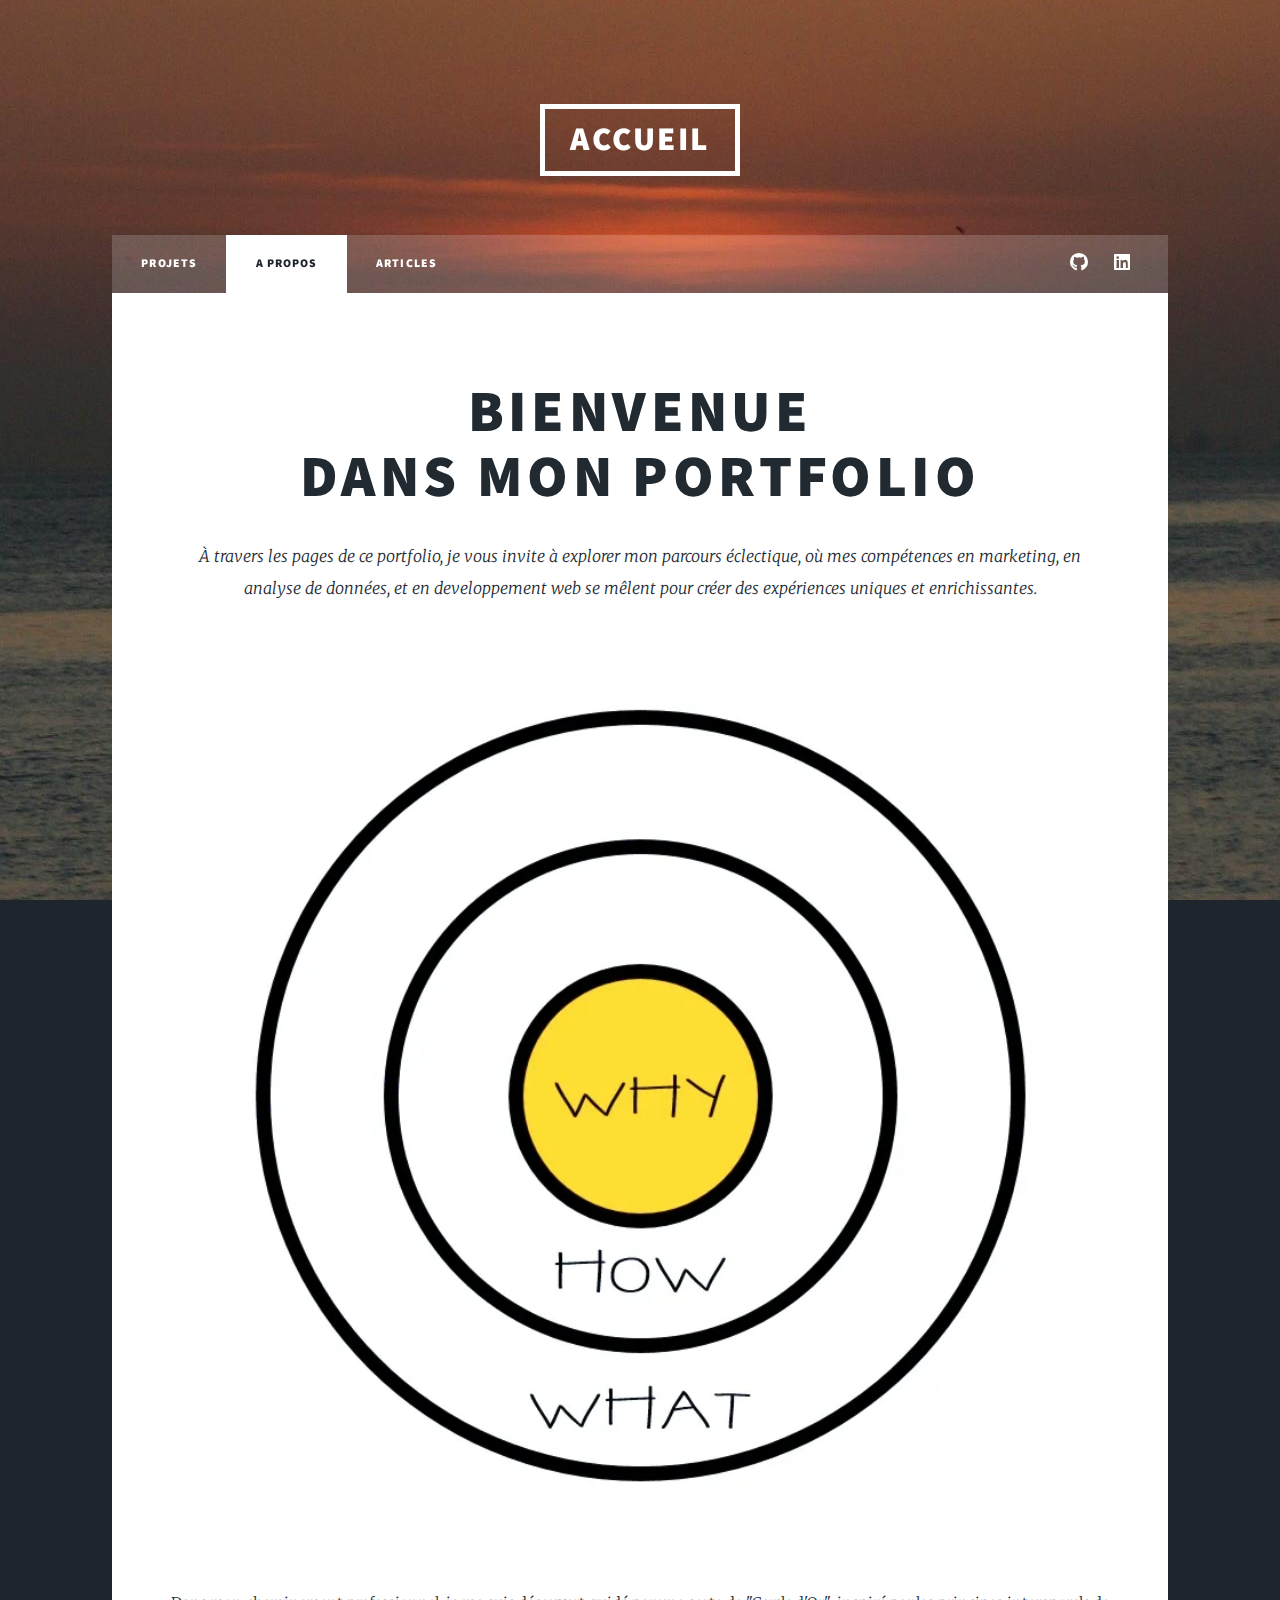
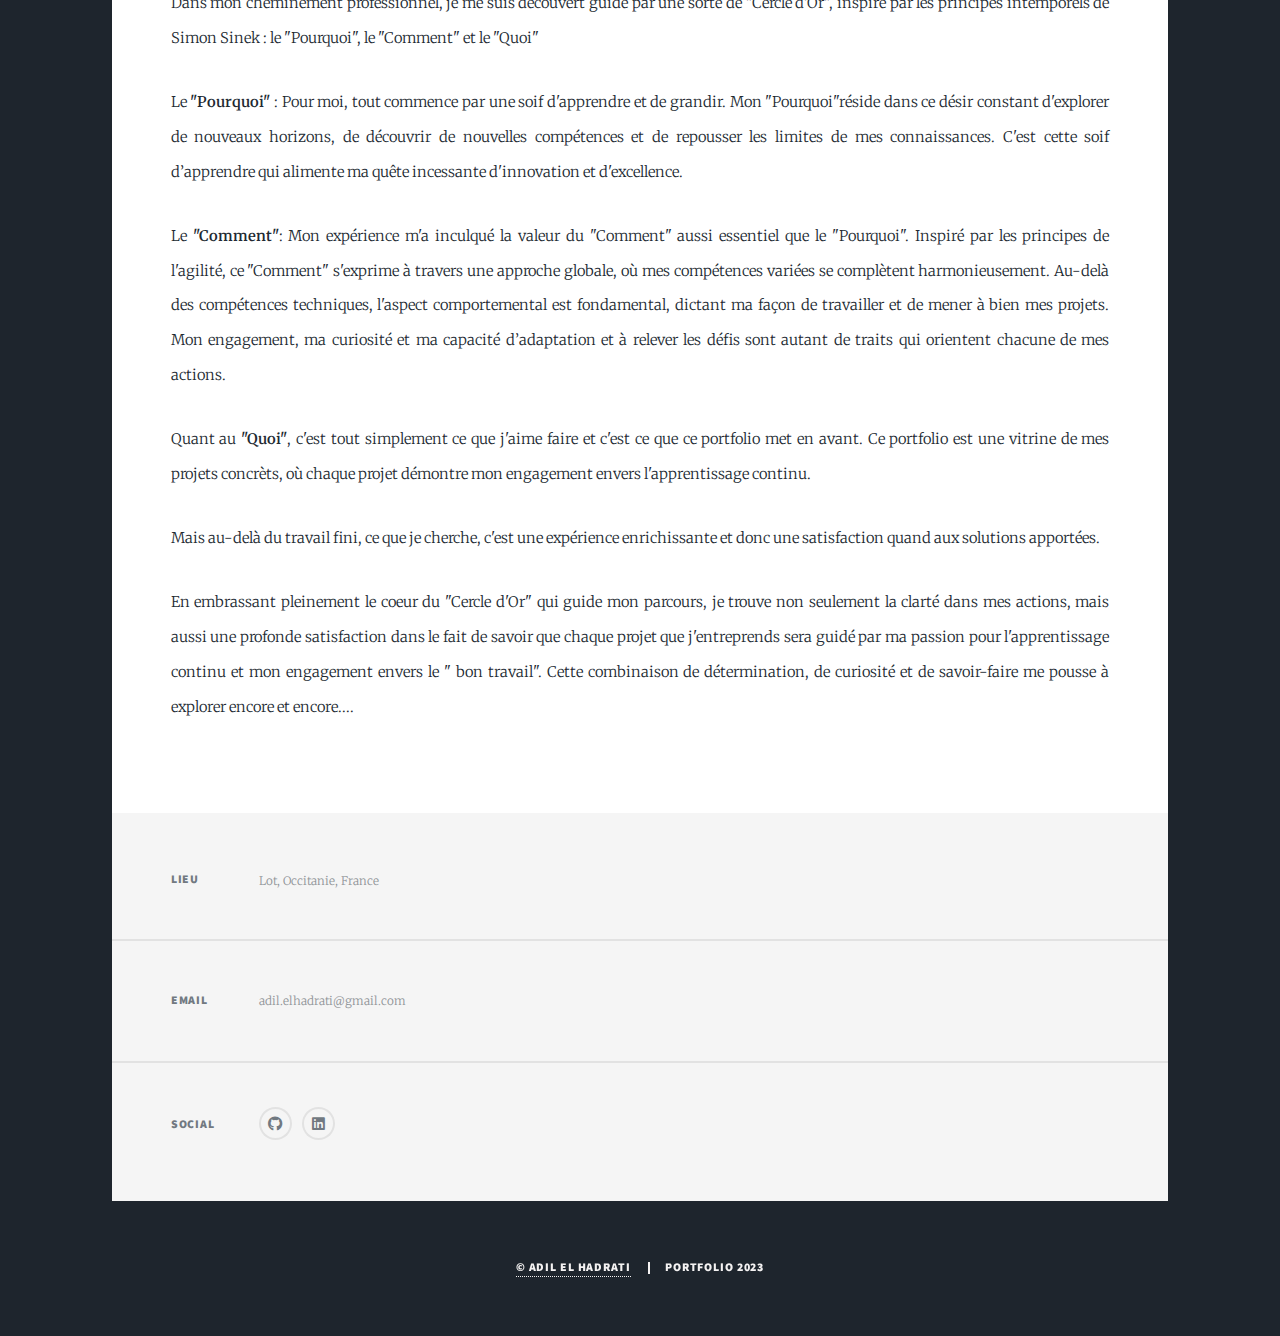
==== commit 9cce0b85: "update = add articles page" ====
--- a/about.html
+++ b/about.html
@@ -25,6 +25,7 @@
 						<ul class="links">
 							<li><a href="index.html">Projets</a></li>
 							<li class="active"><a href="about.html">A propos</a></li>
+							<li><a href="articles.html">Articles</a></li>
 						</ul>
 						<ul class="icons">
 							<!-- <li><a href="#" class="icon brands fa-twitter"><span class="label">Twitter</span></a></li>
